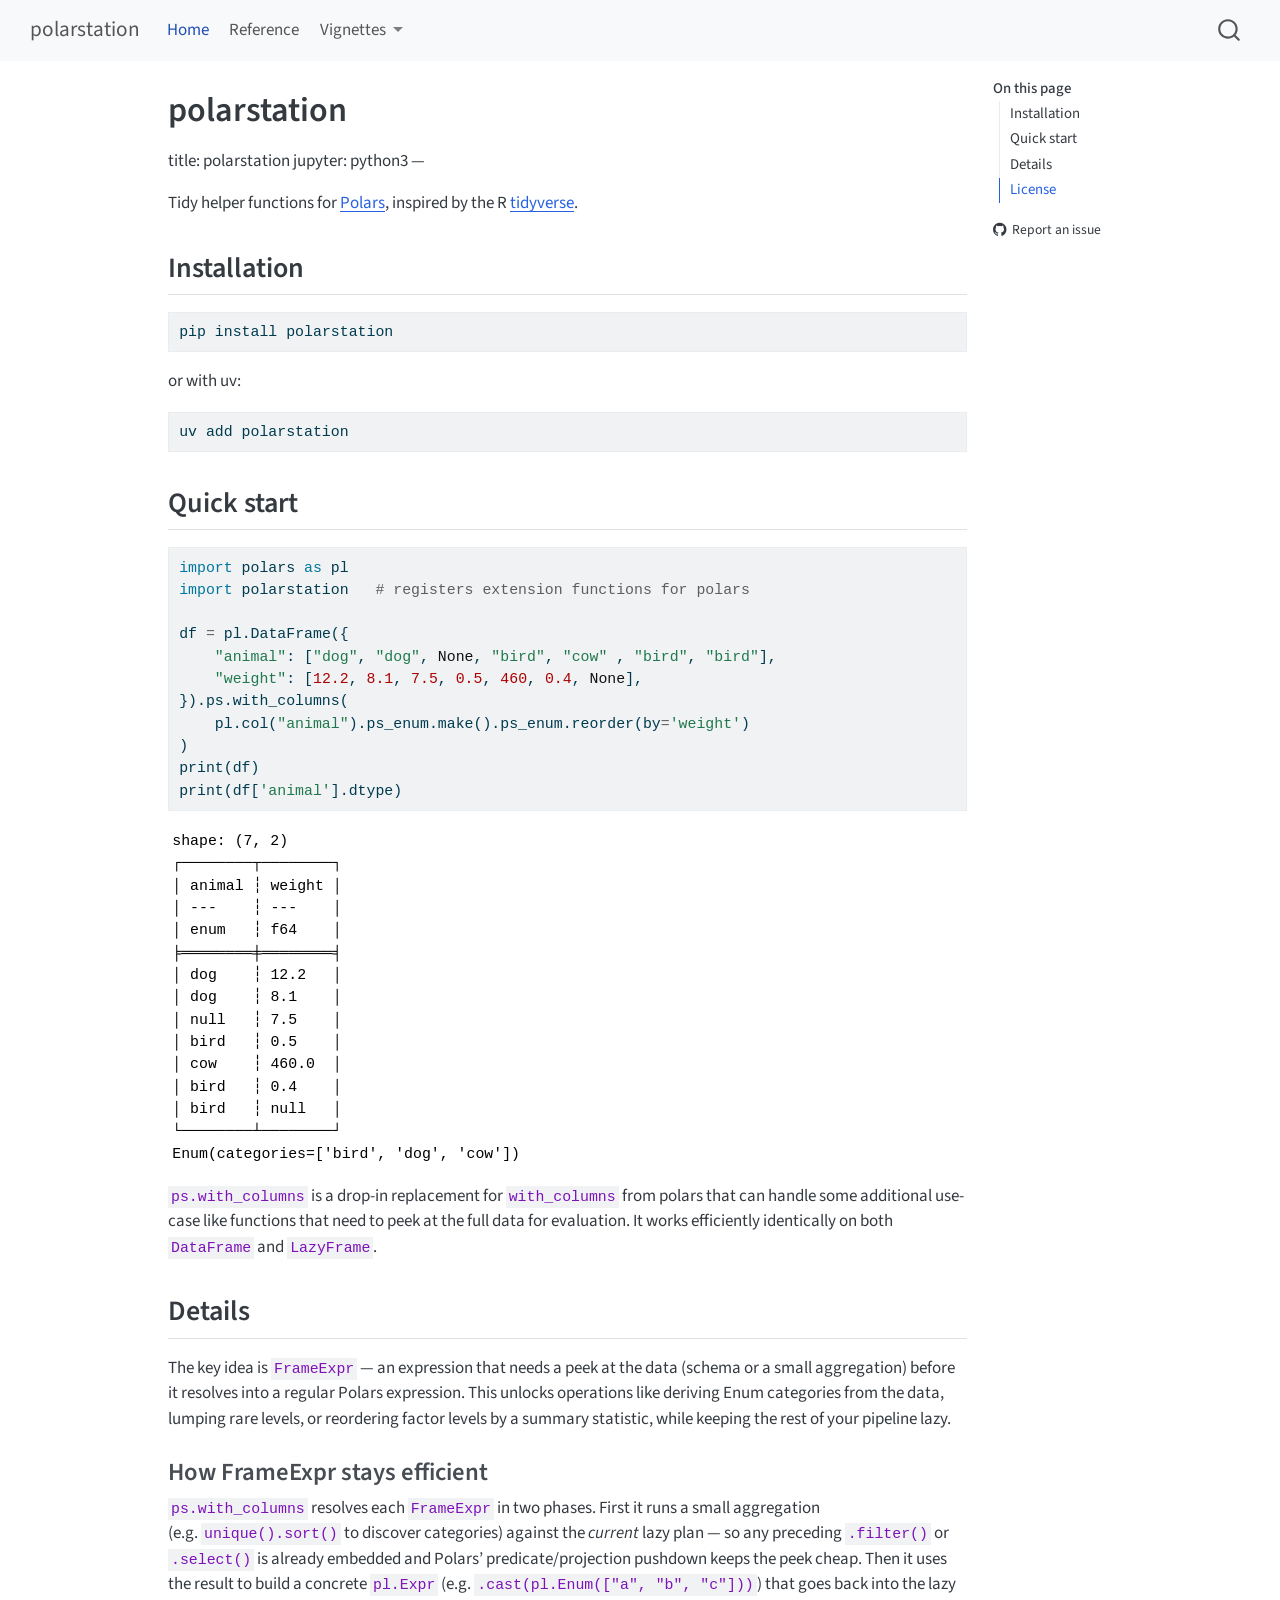
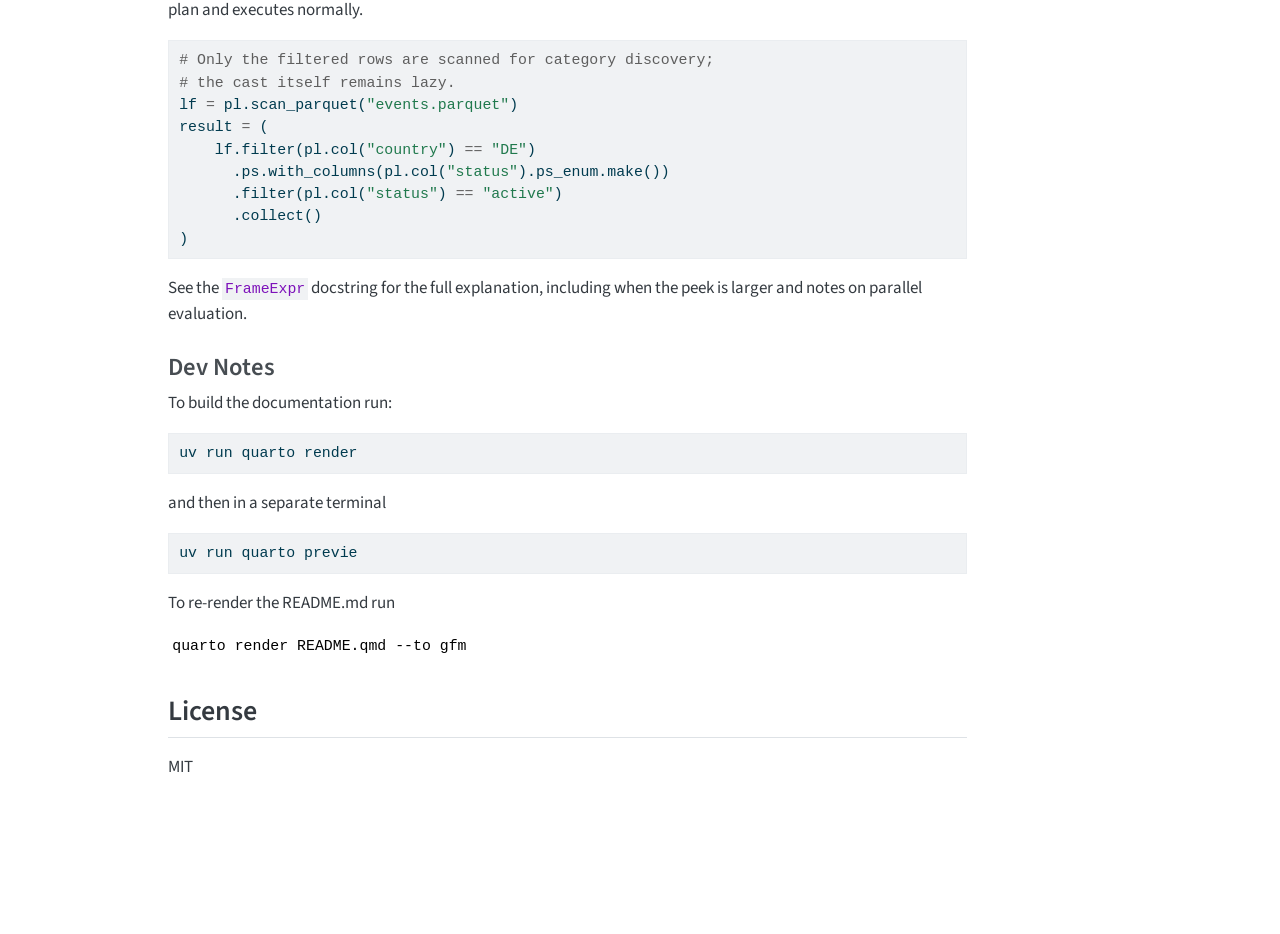
==== index.html @ 458f6bcb "Built site for gh-pages" ====
<!DOCTYPE html>
<html xmlns="http://www.w3.org/1999/xhtml" lang="en" xml:lang="en"><head>

<meta charset="utf-8">
<meta name="generator" content="quarto-1.8.27">

<meta name="viewport" content="width=device-width, initial-scale=1.0, user-scalable=yes">


<title>polarstation</title>
<style>
code{white-space: pre-wrap;}
span.smallcaps{font-variant: small-caps;}
div.columns{display: flex; gap: min(4vw, 1.5em);}
div.column{flex: auto; overflow-x: auto;}
div.hanging-indent{margin-left: 1.5em; text-indent: -1.5em;}
ul.task-list{list-style: none;}
ul.task-list li input[type="checkbox"] {
  width: 0.8em;
  margin: 0 0.8em 0.2em -1em; /* quarto-specific, see https://github.com/quarto-dev/quarto-cli/issues/4556 */ 
  vertical-align: middle;
}
/* CSS for syntax highlighting */
html { -webkit-text-size-adjust: 100%; }
pre > code.sourceCode { white-space: pre; position: relative; }
pre > code.sourceCode > span { display: inline-block; line-height: 1.25; }
pre > code.sourceCode > span:empty { height: 1.2em; }
.sourceCode { overflow: visible; }
code.sourceCode > span { color: inherit; text-decoration: inherit; }
div.sourceCode { margin: 1em 0; }
pre.sourceCode { margin: 0; }
@media screen {
div.sourceCode { overflow: auto; }
}
@media print {
pre > code.sourceCode { white-space: pre-wrap; }
pre > code.sourceCode > span { text-indent: -5em; padding-left: 5em; }
}
pre.numberSource code
  { counter-reset: source-line 0; }
pre.numberSource code > span
  { position: relative; left: -4em; counter-increment: source-line; }
pre.numberSource code > span > a:first-child::before
  { content: counter(source-line);
    position: relative; left: -1em; text-align: right; vertical-align: baseline;
    border: none; display: inline-block;
    -webkit-touch-callout: none; -webkit-user-select: none;
    -khtml-user-select: none; -moz-user-select: none;
    -ms-user-select: none; user-select: none;
    padding: 0 4px; width: 4em;
  }
pre.numberSource { margin-left: 3em;  padding-left: 4px; }
div.sourceCode
  {   }
@media screen {
pre > code.sourceCode > span > a:first-child::before { text-decoration: underline; }
}
</style>


<script src="site_libs/quarto-nav/quarto-nav.js"></script>
<script src="site_libs/quarto-nav/headroom.min.js"></script>
<script src="site_libs/clipboard/clipboard.min.js"></script>
<script src="site_libs/quarto-search/autocomplete.umd.js"></script>
<script src="site_libs/quarto-search/fuse.min.js"></script>
<script src="site_libs/quarto-search/quarto-search.js"></script>
<meta name="quarto:offset" content="./">
<script src="site_libs/quarto-html/quarto.js" type="module"></script>
<script src="site_libs/quarto-html/tabsets/tabsets.js" type="module"></script>
<script src="site_libs/quarto-html/axe/axe-check.js" type="module"></script>
<script src="site_libs/quarto-html/popper.min.js"></script>
<script src="site_libs/quarto-html/tippy.umd.min.js"></script>
<script src="site_libs/quarto-html/anchor.min.js"></script>
<link href="site_libs/quarto-html/tippy.css" rel="stylesheet">
<link href="site_libs/quarto-html/quarto-syntax-highlighting-ed96de9b727972fe78a7b5d16c58bf87.css" rel="stylesheet" id="quarto-text-highlighting-styles">
<script src="site_libs/bootstrap/bootstrap.min.js"></script>
<link href="site_libs/bootstrap/bootstrap-icons.css" rel="stylesheet">
<link href="site_libs/bootstrap/bootstrap-5b4ad623e5705c0698d39aec6f10cf02.min.css" rel="stylesheet" append-hash="true" id="quarto-bootstrap" data-mode="light">
<script id="quarto-search-options" type="application/json">{
  "location": "navbar",
  "copy-button": false,
  "collapse-after": 3,
  "panel-placement": "end",
  "type": "overlay",
  "limit": 50,
  "keyboard-shortcut": [
    "f",
    "/",
    "s"
  ],
  "show-item-context": false,
  "language": {
    "search-no-results-text": "No results",
    "search-matching-documents-text": "matching documents",
    "search-copy-link-title": "Copy link to search",
    "search-hide-matches-text": "Hide additional matches",
    "search-more-match-text": "more match in this document",
    "search-more-matches-text": "more matches in this document",
    "search-clear-button-title": "Clear",
    "search-text-placeholder": "",
    "search-detached-cancel-button-title": "Cancel",
    "search-submit-button-title": "Submit",
    "search-label": "Search"
  }
}</script>


<link rel="stylesheet" href="styles.css">
</head>

<body class="nav-fixed quarto-light">

<div id="quarto-search-results"></div>
  <header id="quarto-header" class="headroom fixed-top">
    <nav class="navbar navbar-expand-lg " data-bs-theme="dark">
      <div class="navbar-container container-fluid">
      <div class="navbar-brand-container mx-auto">
    <a class="navbar-brand" href="./index.html">
    <span class="navbar-title">polarstation</span>
    </a>
  </div>
            <div id="quarto-search" class="" title="Search"></div>
          <button class="navbar-toggler" type="button" data-bs-toggle="collapse" data-bs-target="#navbarCollapse" aria-controls="navbarCollapse" role="menu" aria-expanded="false" aria-label="Toggle navigation" onclick="if (window.quartoToggleHeadroom) { window.quartoToggleHeadroom(); }">
  <span class="navbar-toggler-icon"></span>
</button>
          <div class="collapse navbar-collapse" id="navbarCollapse">
            <ul class="navbar-nav navbar-nav-scroll me-auto">
  <li class="nav-item">
    <a class="nav-link active" href="./index.html" aria-current="page"> 
<span class="menu-text">Home</span></a>
  </li>  
  <li class="nav-item">
    <a class="nav-link" href="./reference/index.html"> 
<span class="menu-text">Reference</span></a>
  </li>  
  <li class="nav-item dropdown ">
    <a class="nav-link dropdown-toggle" href="#" id="nav-menu-vignettes" role="link" data-bs-toggle="dropdown" aria-expanded="false">
 <span class="menu-text">Vignettes</span>
    </a>
    <ul class="dropdown-menu" aria-labelledby="nav-menu-vignettes">    
        <li>
    <a class="dropdown-item" href="./notebooks/walkthrough.html">
 <span class="dropdown-text">Walkthrough of the package</span></a>
  </li>  
        <li>
    <a class="dropdown-item" href="./notebooks/chop_labels.html">
 <span class="dropdown-text">Details on chopping functions</span></a>
  </li>  
    </ul>
  </li>
</ul>
          </div> <!-- /navcollapse -->
            <div class="quarto-navbar-tools">
</div>
      </div> <!-- /container-fluid -->
    </nav>
</header>
<!-- content -->
<div id="quarto-content" class="quarto-container page-columns page-rows-contents page-layout-article page-navbar">
<!-- sidebar -->
<!-- margin-sidebar -->
    <div id="quarto-margin-sidebar" class="sidebar margin-sidebar">
        <nav id="TOC" role="doc-toc" class="toc-active">
    <h2 id="toc-title">On this page</h2>
   
  <ul>
  <li><a href="#installation" id="toc-installation" class="nav-link active" data-scroll-target="#installation">Installation</a></li>
  <li><a href="#quick-start" id="toc-quick-start" class="nav-link" data-scroll-target="#quick-start">Quick start</a></li>
  <li><a href="#details" id="toc-details" class="nav-link" data-scroll-target="#details">Details</a>
  <ul class="collapse">
  <li><a href="#how-frameexpr-stays-efficient" id="toc-how-frameexpr-stays-efficient" class="nav-link" data-scroll-target="#how-frameexpr-stays-efficient">How FrameExpr stays efficient</a></li>
  <li><a href="#dev-notes" id="toc-dev-notes" class="nav-link" data-scroll-target="#dev-notes">Dev Notes</a></li>
  </ul></li>
  <li><a href="#license" id="toc-license" class="nav-link" data-scroll-target="#license">License</a></li>
  </ul>
<div class="toc-actions"><ul><li><a href="https://github.com/const-ae/polarstation/issues/new" class="toc-action"><i class="bi bi-github"></i>Report an issue</a></li></ul></div></nav>
    </div>
<!-- main -->
<main class="content" id="quarto-document-content">

<header id="title-block-header" class="quarto-title-block default">
<div class="quarto-title">
<h1 class="title">polarstation</h1>
</div>



<div class="quarto-title-meta">

    
  
    
  </div>
  


</header>


<p>title: polarstation jupyter: python3 —</p>
<!-- DO NOT EDIT README.md — it is generated from README.qmd.
     To update: quarto render README.qmd --to gfm -->
<p>Tidy helper functions for <a href="https://pola.rs">Polars</a>, inspired by the R <a href="https://tidyverse.org/">tidyverse</a>.</p>
<section id="installation" class="level2">
<h2 class="anchored" data-anchor-id="installation">Installation</h2>
<div class="code-copy-outer-scaffold"><div class="sourceCode" id="cb1"><pre class="sourceCode bash code-with-copy"><code class="sourceCode bash"><span id="cb1-1"><a href="#cb1-1" aria-hidden="true" tabindex="-1"></a><span class="ex">pip</span> install polarstation</span></code></pre></div><button title="Copy to Clipboard" class="code-copy-button"><i class="bi"></i></button></div>
<p>or with uv:</p>
<div class="code-copy-outer-scaffold"><div class="sourceCode" id="cb2"><pre class="sourceCode bash code-with-copy"><code class="sourceCode bash"><span id="cb2-1"><a href="#cb2-1" aria-hidden="true" tabindex="-1"></a><span class="ex">uv</span> add polarstation</span></code></pre></div><button title="Copy to Clipboard" class="code-copy-button"><i class="bi"></i></button></div>
</section>
<section id="quick-start" class="level2">
<h2 class="anchored" data-anchor-id="quick-start">Quick start</h2>
<div id="f49a1324" class="cell" data-execution_count="2">
<div class="code-copy-outer-scaffold"><div class="sourceCode cell-code" id="cb3"><pre class="sourceCode python code-with-copy"><code class="sourceCode python"><span id="cb3-1"><a href="#cb3-1" aria-hidden="true" tabindex="-1"></a><span class="im">import</span> polars <span class="im">as</span> pl</span>
<span id="cb3-2"><a href="#cb3-2" aria-hidden="true" tabindex="-1"></a><span class="im">import</span> polarstation   <span class="co"># registers extension functions for polars</span></span>
<span id="cb3-3"><a href="#cb3-3" aria-hidden="true" tabindex="-1"></a></span>
<span id="cb3-4"><a href="#cb3-4" aria-hidden="true" tabindex="-1"></a>df <span class="op">=</span> pl.DataFrame({</span>
<span id="cb3-5"><a href="#cb3-5" aria-hidden="true" tabindex="-1"></a>    <span class="st">"animal"</span>: [<span class="st">"dog"</span>, <span class="st">"dog"</span>, <span class="va">None</span>, <span class="st">"bird"</span>, <span class="st">"cow"</span> , <span class="st">"bird"</span>, <span class="st">"bird"</span>],</span>
<span id="cb3-6"><a href="#cb3-6" aria-hidden="true" tabindex="-1"></a>    <span class="st">"weight"</span>: [<span class="fl">12.2</span>, <span class="fl">8.1</span>, <span class="fl">7.5</span>, <span class="fl">0.5</span>, <span class="dv">460</span>, <span class="fl">0.4</span>, <span class="va">None</span>],</span>
<span id="cb3-7"><a href="#cb3-7" aria-hidden="true" tabindex="-1"></a>}).ps.with_columns(</span>
<span id="cb3-8"><a href="#cb3-8" aria-hidden="true" tabindex="-1"></a>    pl.col(<span class="st">"animal"</span>).ps_enum.make().ps_enum.reorder(by<span class="op">=</span><span class="st">'weight'</span>)</span>
<span id="cb3-9"><a href="#cb3-9" aria-hidden="true" tabindex="-1"></a>)</span>
<span id="cb3-10"><a href="#cb3-10" aria-hidden="true" tabindex="-1"></a><span class="bu">print</span>(df)</span>
<span id="cb3-11"><a href="#cb3-11" aria-hidden="true" tabindex="-1"></a><span class="bu">print</span>(df[<span class="st">'animal'</span>].dtype)</span></code></pre></div><button title="Copy to Clipboard" class="code-copy-button"><i class="bi"></i></button></div>
<div class="cell-output cell-output-stdout">
<pre><code>shape: (7, 2)
┌────────┬────────┐
│ animal ┆ weight │
│ ---    ┆ ---    │
│ enum   ┆ f64    │
╞════════╪════════╡
│ dog    ┆ 12.2   │
│ dog    ┆ 8.1    │
│ null   ┆ 7.5    │
│ bird   ┆ 0.5    │
│ cow    ┆ 460.0  │
│ bird   ┆ 0.4    │
│ bird   ┆ null   │
└────────┴────────┘
Enum(categories=['bird', 'dog', 'cow'])</code></pre>
</div>
</div>
<p><code>ps.with_columns</code> is a drop-in replacement for <code>with_columns</code> from polars that can handle some additional use-case like functions that need to peek at the full data for evaluation. It works efficiently identically on both <code>DataFrame</code> and <code>LazyFrame</code>.</p>
</section>
<section id="details" class="level2">
<h2 class="anchored" data-anchor-id="details">Details</h2>
<p>The key idea is <code>FrameExpr</code> — an expression that needs a peek at the data (schema or a small aggregation) before it resolves into a regular Polars expression. This unlocks operations like deriving Enum categories from the data, lumping rare levels, or reordering factor levels by a summary statistic, while keeping the rest of your pipeline lazy.</p>
<section id="how-frameexpr-stays-efficient" class="level3">
<h3 class="anchored" data-anchor-id="how-frameexpr-stays-efficient">How FrameExpr stays efficient</h3>
<p><code>ps.with_columns</code> resolves each <code>FrameExpr</code> in two phases. First it runs a small aggregation (e.g.&nbsp;<code>unique().sort()</code> to discover categories) against the <em>current</em> lazy plan — so any preceding <code>.filter()</code> or <code>.select()</code> is already embedded and Polars’ predicate/projection pushdown keeps the peek cheap. Then it uses the result to build a concrete <code>pl.Expr</code> (e.g.&nbsp;<code>.cast(pl.Enum(["a", "b", "c"]))</code>) that goes back into the lazy plan and executes normally.</p>
<div class="code-copy-outer-scaffold"><div class="sourceCode" id="cb5"><pre class="sourceCode python code-with-copy"><code class="sourceCode python"><span id="cb5-1"><a href="#cb5-1" aria-hidden="true" tabindex="-1"></a><span class="co"># Only the filtered rows are scanned for category discovery;</span></span>
<span id="cb5-2"><a href="#cb5-2" aria-hidden="true" tabindex="-1"></a><span class="co"># the cast itself remains lazy.</span></span>
<span id="cb5-3"><a href="#cb5-3" aria-hidden="true" tabindex="-1"></a>lf <span class="op">=</span> pl.scan_parquet(<span class="st">"events.parquet"</span>)</span>
<span id="cb5-4"><a href="#cb5-4" aria-hidden="true" tabindex="-1"></a>result <span class="op">=</span> (</span>
<span id="cb5-5"><a href="#cb5-5" aria-hidden="true" tabindex="-1"></a>    lf.<span class="bu">filter</span>(pl.col(<span class="st">"country"</span>) <span class="op">==</span> <span class="st">"DE"</span>)</span>
<span id="cb5-6"><a href="#cb5-6" aria-hidden="true" tabindex="-1"></a>      .ps.with_columns(pl.col(<span class="st">"status"</span>).ps_enum.make())</span>
<span id="cb5-7"><a href="#cb5-7" aria-hidden="true" tabindex="-1"></a>      .<span class="bu">filter</span>(pl.col(<span class="st">"status"</span>) <span class="op">==</span> <span class="st">"active"</span>)</span>
<span id="cb5-8"><a href="#cb5-8" aria-hidden="true" tabindex="-1"></a>      .collect()</span>
<span id="cb5-9"><a href="#cb5-9" aria-hidden="true" tabindex="-1"></a>)</span></code></pre></div><button title="Copy to Clipboard" class="code-copy-button"><i class="bi"></i></button></div>
<p>See the <code>FrameExpr</code> docstring for the full explanation, including when the peek is larger and notes on parallel evaluation.</p>
</section>
<section id="dev-notes" class="level3">
<h3 class="anchored" data-anchor-id="dev-notes">Dev Notes</h3>
<p>To build the documentation run:</p>
<div class="code-copy-outer-scaffold"><div class="sourceCode" id="cb6"><pre class="sourceCode bash code-with-copy"><code class="sourceCode bash"><span id="cb6-1"><a href="#cb6-1" aria-hidden="true" tabindex="-1"></a><span class="ex">uv</span> run quarto render</span></code></pre></div><button title="Copy to Clipboard" class="code-copy-button"><i class="bi"></i></button></div>
<p>and then in a separate terminal</p>
<div class="code-copy-outer-scaffold"><div class="sourceCode" id="cb7"><pre class="sourceCode bash code-with-copy"><code class="sourceCode bash"><span id="cb7-1"><a href="#cb7-1" aria-hidden="true" tabindex="-1"></a><span class="ex">uv</span> run quarto previe</span></code></pre></div><button title="Copy to Clipboard" class="code-copy-button"><i class="bi"></i></button></div>
<p>To re-render the README.md run</p>
<pre><code>quarto render README.qmd --to gfm</code></pre>
</section>
</section>
<section id="license" class="level2">
<h2 class="anchored" data-anchor-id="license">License</h2>
<p>MIT</p>


</section>

</main> <!-- /main -->
<script id="quarto-html-after-body" type="application/javascript">
  window.document.addEventListener("DOMContentLoaded", function (event) {
    const icon = "";
    const anchorJS = new window.AnchorJS();
    anchorJS.options = {
      placement: 'right',
      icon: icon
    };
    anchorJS.add('.anchored');
    const isCodeAnnotation = (el) => {
      for (const clz of el.classList) {
        if (clz.startsWith('code-annotation-')) {                     
          return true;
        }
      }
      return false;
    }
    const onCopySuccess = function(e) {
      // button target
      const button = e.trigger;
      // don't keep focus
      button.blur();
      // flash "checked"
      button.classList.add('code-copy-button-checked');
      var currentTitle = button.getAttribute("title");
      button.setAttribute("title", "Copied!");
      let tooltip;
      if (window.bootstrap) {
        button.setAttribute("data-bs-toggle", "tooltip");
        button.setAttribute("data-bs-placement", "left");
        button.setAttribute("data-bs-title", "Copied!");
        tooltip = new bootstrap.Tooltip(button, 
          { trigger: "manual", 
            customClass: "code-copy-button-tooltip",
            offset: [0, -8]});
        tooltip.show();    
      }
      setTimeout(function() {
        if (tooltip) {
          tooltip.hide();
          button.removeAttribute("data-bs-title");
          button.removeAttribute("data-bs-toggle");
          button.removeAttribute("data-bs-placement");
        }
        button.setAttribute("title", currentTitle);
        button.classList.remove('code-copy-button-checked');
      }, 1000);
      // clear code selection
      e.clearSelection();
    }
    const getTextToCopy = function(trigger) {
      const outerScaffold = trigger.parentElement.cloneNode(true);
      const codeEl = outerScaffold.querySelector('code');
      for (const childEl of codeEl.children) {
        if (isCodeAnnotation(childEl)) {
          childEl.remove();
        }
      }
      return codeEl.innerText;
    }
    const clipboard = new window.ClipboardJS('.code-copy-button:not([data-in-quarto-modal])', {
      text: getTextToCopy
    });
    clipboard.on('success', onCopySuccess);
    if (window.document.getElementById('quarto-embedded-source-code-modal')) {
      const clipboardModal = new window.ClipboardJS('.code-copy-button[data-in-quarto-modal]', {
        text: getTextToCopy,
        container: window.document.getElementById('quarto-embedded-source-code-modal')
      });
      clipboardModal.on('success', onCopySuccess);
    }
      var localhostRegex = new RegExp(/^(?:http|https):\/\/localhost\:?[0-9]*\//);
      var mailtoRegex = new RegExp(/^mailto:/);
        var filterRegex = new RegExp('/' + window.location.host + '/');
      var isInternal = (href) => {
          return filterRegex.test(href) || localhostRegex.test(href) || mailtoRegex.test(href);
      }
      // Inspect non-navigation links and adorn them if external
     var links = window.document.querySelectorAll('a[href]:not(.nav-link):not(.navbar-brand):not(.toc-action):not(.sidebar-link):not(.sidebar-item-toggle):not(.pagination-link):not(.no-external):not([aria-hidden]):not(.dropdown-item):not(.quarto-navigation-tool):not(.about-link)');
      for (var i=0; i<links.length; i++) {
        const link = links[i];
        if (!isInternal(link.href)) {
          // undo the damage that might have been done by quarto-nav.js in the case of
          // links that we want to consider external
          if (link.dataset.originalHref !== undefined) {
            link.href = link.dataset.originalHref;
          }
        }
      }
    function tippyHover(el, contentFn, onTriggerFn, onUntriggerFn) {
      const config = {
        allowHTML: true,
        maxWidth: 500,
        delay: 100,
        arrow: false,
        appendTo: function(el) {
            return el.parentElement;
        },
        interactive: true,
        interactiveBorder: 10,
        theme: 'quarto',
        placement: 'bottom-start',
      };
      if (contentFn) {
        config.content = contentFn;
      }
      if (onTriggerFn) {
        config.onTrigger = onTriggerFn;
      }
      if (onUntriggerFn) {
        config.onUntrigger = onUntriggerFn;
      }
      window.tippy(el, config); 
    }
    const noterefs = window.document.querySelectorAll('a[role="doc-noteref"]');
    for (var i=0; i<noterefs.length; i++) {
      const ref = noterefs[i];
      tippyHover(ref, function() {
        // use id or data attribute instead here
        let href = ref.getAttribute('data-footnote-href') || ref.getAttribute('href');
        try { href = new URL(href).hash; } catch {}
        const id = href.replace(/^#\/?/, "");
        const note = window.document.getElementById(id);
        if (note) {
          return note.innerHTML;
        } else {
          return "";
        }
      });
    }
    const xrefs = window.document.querySelectorAll('a.quarto-xref');
    const processXRef = (id, note) => {
      // Strip column container classes
      const stripColumnClz = (el) => {
        el.classList.remove("page-full", "page-columns");
        if (el.children) {
          for (const child of el.children) {
            stripColumnClz(child);
          }
        }
      }
      stripColumnClz(note)
      if (id === null || id.startsWith('sec-')) {
        // Special case sections, only their first couple elements
        const container = document.createElement("div");
        if (note.children && note.children.length > 2) {
          container.appendChild(note.children[0].cloneNode(true));
          for (let i = 1; i < note.children.length; i++) {
            const child = note.children[i];
            if (child.tagName === "P" && child.innerText === "") {
              continue;
            } else {
              container.appendChild(child.cloneNode(true));
              break;
            }
          }
          if (window.Quarto?.typesetMath) {
            window.Quarto.typesetMath(container);
          }
          return container.innerHTML
        } else {
          if (window.Quarto?.typesetMath) {
            window.Quarto.typesetMath(note);
          }
          return note.innerHTML;
        }
      } else {
        // Remove any anchor links if they are present
        const anchorLink = note.querySelector('a.anchorjs-link');
        if (anchorLink) {
          anchorLink.remove();
        }
        if (window.Quarto?.typesetMath) {
          window.Quarto.typesetMath(note);
        }
        if (note.classList.contains("callout")) {
          return note.outerHTML;
        } else {
          return note.innerHTML;
        }
      }
    }
    for (var i=0; i<xrefs.length; i++) {
      const xref = xrefs[i];
      tippyHover(xref, undefined, function(instance) {
        instance.disable();
        let url = xref.getAttribute('href');
        let hash = undefined; 
        if (url.startsWith('#')) {
          hash = url;
        } else {
          try { hash = new URL(url).hash; } catch {}
        }
        if (hash) {
          const id = hash.replace(/^#\/?/, "");
          const note = window.document.getElementById(id);
          if (note !== null) {
            try {
              const html = processXRef(id, note.cloneNode(true));
              instance.setContent(html);
            } finally {
              instance.enable();
              instance.show();
            }
          } else {
            // See if we can fetch this
            fetch(url.split('#')[0])
            .then(res => res.text())
            .then(html => {
              const parser = new DOMParser();
              const htmlDoc = parser.parseFromString(html, "text/html");
              const note = htmlDoc.getElementById(id);
              if (note !== null) {
                const html = processXRef(id, note);
                instance.setContent(html);
              } 
            }).finally(() => {
              instance.enable();
              instance.show();
            });
          }
        } else {
          // See if we can fetch a full url (with no hash to target)
          // This is a special case and we should probably do some content thinning / targeting
          fetch(url)
          .then(res => res.text())
          .then(html => {
            const parser = new DOMParser();
            const htmlDoc = parser.parseFromString(html, "text/html");
            const note = htmlDoc.querySelector('main.content');
            if (note !== null) {
              // This should only happen for chapter cross references
              // (since there is no id in the URL)
              // remove the first header
              if (note.children.length > 0 && note.children[0].tagName === "HEADER") {
                note.children[0].remove();
              }
              const html = processXRef(null, note);
              instance.setContent(html);
            } 
          }).finally(() => {
            instance.enable();
            instance.show();
          });
        }
      }, function(instance) {
      });
    }
        let selectedAnnoteEl;
        const selectorForAnnotation = ( cell, annotation) => {
          let cellAttr = 'data-code-cell="' + cell + '"';
          let lineAttr = 'data-code-annotation="' +  annotation + '"';
          const selector = 'span[' + cellAttr + '][' + lineAttr + ']';
          return selector;
        }
        const selectCodeLines = (annoteEl) => {
          const doc = window.document;
          const targetCell = annoteEl.getAttribute("data-target-cell");
          const targetAnnotation = annoteEl.getAttribute("data-target-annotation");
          const annoteSpan = window.document.querySelector(selectorForAnnotation(targetCell, targetAnnotation));
          const lines = annoteSpan.getAttribute("data-code-lines").split(",");
          const lineIds = lines.map((line) => {
            return targetCell + "-" + line;
          })
          let top = null;
          let height = null;
          let parent = null;
          if (lineIds.length > 0) {
              //compute the position of the single el (top and bottom and make a div)
              const el = window.document.getElementById(lineIds[0]);
              top = el.offsetTop;
              height = el.offsetHeight;
              parent = el.parentElement.parentElement;
            if (lineIds.length > 1) {
              const lastEl = window.document.getElementById(lineIds[lineIds.length - 1]);
              const bottom = lastEl.offsetTop + lastEl.offsetHeight;
              height = bottom - top;
            }
            if (top !== null && height !== null && parent !== null) {
              // cook up a div (if necessary) and position it 
              let div = window.document.getElementById("code-annotation-line-highlight");
              if (div === null) {
                div = window.document.createElement("div");
                div.setAttribute("id", "code-annotation-line-highlight");
                div.style.position = 'absolute';
                parent.appendChild(div);
              }
              div.style.top = top - 2 + "px";
              div.style.height = height + 4 + "px";
              div.style.left = 0;
              let gutterDiv = window.document.getElementById("code-annotation-line-highlight-gutter");
              if (gutterDiv === null) {
                gutterDiv = window.document.createElement("div");
                gutterDiv.setAttribute("id", "code-annotation-line-highlight-gutter");
                gutterDiv.style.position = 'absolute';
                const codeCell = window.document.getElementById(targetCell);
                const gutter = codeCell.querySelector('.code-annotation-gutter');
                gutter.appendChild(gutterDiv);
              }
              gutterDiv.style.top = top - 2 + "px";
              gutterDiv.style.height = height + 4 + "px";
            }
            selectedAnnoteEl = annoteEl;
          }
        };
        const unselectCodeLines = () => {
          const elementsIds = ["code-annotation-line-highlight", "code-annotation-line-highlight-gutter"];
          elementsIds.forEach((elId) => {
            const div = window.document.getElementById(elId);
            if (div) {
              div.remove();
            }
          });
          selectedAnnoteEl = undefined;
        };
          // Handle positioning of the toggle
      window.addEventListener(
        "resize",
        throttle(() => {
          elRect = undefined;
          if (selectedAnnoteEl) {
            selectCodeLines(selectedAnnoteEl);
          }
        }, 10)
      );
      function throttle(fn, ms) {
      let throttle = false;
      let timer;
        return (...args) => {
          if(!throttle) { // first call gets through
              fn.apply(this, args);
              throttle = true;
          } else { // all the others get throttled
              if(timer) clearTimeout(timer); // cancel #2
              timer = setTimeout(() => {
                fn.apply(this, args);
                timer = throttle = false;
              }, ms);
          }
        };
      }
        // Attach click handler to the DT
        const annoteDls = window.document.querySelectorAll('dt[data-target-cell]');
        for (const annoteDlNode of annoteDls) {
          annoteDlNode.addEventListener('click', (event) => {
            const clickedEl = event.target;
            if (clickedEl !== selectedAnnoteEl) {
              unselectCodeLines();
              const activeEl = window.document.querySelector('dt[data-target-cell].code-annotation-active');
              if (activeEl) {
                activeEl.classList.remove('code-annotation-active');
              }
              selectCodeLines(clickedEl);
              clickedEl.classList.add('code-annotation-active');
            } else {
              // Unselect the line
              unselectCodeLines();
              clickedEl.classList.remove('code-annotation-active');
            }
          });
        }
    const findCites = (el) => {
      const parentEl = el.parentElement;
      if (parentEl) {
        const cites = parentEl.dataset.cites;
        if (cites) {
          return {
            el,
            cites: cites.split(' ')
          };
        } else {
          return findCites(el.parentElement)
        }
      } else {
        return undefined;
      }
    };
    var bibliorefs = window.document.querySelectorAll('a[role="doc-biblioref"]');
    for (var i=0; i<bibliorefs.length; i++) {
      const ref = bibliorefs[i];
      const citeInfo = findCites(ref);
      if (citeInfo) {
        tippyHover(citeInfo.el, function() {
          var popup = window.document.createElement('div');
          citeInfo.cites.forEach(function(cite) {
            var citeDiv = window.document.createElement('div');
            citeDiv.classList.add('hanging-indent');
            citeDiv.classList.add('csl-entry');
            var biblioDiv = window.document.getElementById('ref-' + cite);
            if (biblioDiv) {
              citeDiv.innerHTML = biblioDiv.innerHTML;
            }
            popup.appendChild(citeDiv);
          });
          return popup.innerHTML;
        });
      }
    }
  });
  </script>
</div> <!-- /content -->




<footer class="footer"><div class="nav-footer"><div class="nav-footer-center"><div class="toc-actions d-sm-block d-md-none"><ul><li><a href="https://github.com/const-ae/polarstation/issues/new" class="toc-action"><i class="bi bi-github"></i>Report an issue</a></li></ul></div></div></div></footer></body></html>
---- site_libs/quarto-html/tippy.css ----
.tippy-box[data-animation=fade][data-state=hidden]{opacity:0}[data-tippy-root]{max-width:calc(100vw - 10px)}.tippy-box{position:relative;background-color:#333;color:#fff;border-radius:4px;font-size:14px;line-height:1.4;white-space:normal;outline:0;transition-property:transform,visibility,opacity}.tippy-box[data-placement^=top]>.tippy-arrow{bottom:0}.tippy-box[data-placement^=top]>.tippy-arrow:before{bottom:-7px;left:0;border-width:8px 8px 0;border-top-color:initial;transform-origin:center top}.tippy-box[data-placement^=bottom]>.tippy-arrow{top:0}.tippy-box[data-placement^=bottom]>.tippy-arrow:before{top:-7px;left:0;border-width:0 8px 8px;border-bottom-color:initial;transform-origin:center bottom}.tippy-box[data-placement^=left]>.tippy-arrow{right:0}.tippy-box[data-placement^=left]>.tippy-arrow:before{border-width:8px 0 8px 8px;border-left-color:initial;right:-7px;transform-origin:center left}.tippy-box[data-placement^=right]>.tippy-arrow{left:0}.tippy-box[data-placement^=right]>.tippy-arrow:before{left:-7px;border-width:8px 8px 8px 0;border-right-color:initial;transform-origin:center right}.tippy-box[data-inertia][data-state=visible]{transition-timing-function:cubic-bezier(.54,1.5,.38,1.11)}.tippy-arrow{width:16px;height:16px;color:#333}.tippy-arrow:before{content:"";position:absolute;border-color:transparent;border-style:solid}.tippy-content{position:relative;padding:5px 9px;z-index:1}
---- site_libs/quarto-html/quarto-syntax-highlighting-ed96de9b727972fe78a7b5d16c58bf87.css ----
/* quarto syntax highlight colors */
:root {
  --quarto-hl-ot-color: #003B4F;
  --quarto-hl-at-color: #657422;
  --quarto-hl-ss-color: #20794D;
  --quarto-hl-an-color: #5E5E5E;
  --quarto-hl-fu-color: #4758AB;
  --quarto-hl-st-color: #20794D;
  --quarto-hl-cf-color: #003B4F;
  --quarto-hl-op-color: #5E5E5E;
  --quarto-hl-er-color: #AD0000;
  --quarto-hl-bn-color: #AD0000;
  --quarto-hl-al-color: #AD0000;
  --quarto-hl-va-color: #111111;
  --quarto-hl-bu-color: inherit;
  --quarto-hl-ex-color: inherit;
  --quarto-hl-pp-color: #AD0000;
  --quarto-hl-in-color: #5E5E5E;
  --quarto-hl-vs-color: #20794D;
  --quarto-hl-wa-color: #5E5E5E;
  --quarto-hl-do-color: #5E5E5E;
  --quarto-hl-im-color: #00769E;
  --quarto-hl-ch-color: #20794D;
  --quarto-hl-dt-color: #AD0000;
  --quarto-hl-fl-color: #AD0000;
  --quarto-hl-co-color: #5E5E5E;
  --quarto-hl-cv-color: #5E5E5E;
  --quarto-hl-cn-color: #8f5902;
  --quarto-hl-sc-color: #5E5E5E;
  --quarto-hl-dv-color: #AD0000;
  --quarto-hl-kw-color: #003B4F;
}

/* other quarto variables */
:root {
  --quarto-font-monospace: SFMono-Regular, Menlo, Monaco, Consolas, "Liberation Mono", "Courier New", monospace;
}

/* syntax highlight based on Pandoc's rules */
pre > code.sourceCode > span {
  color: #003B4F;
}

code.sourceCode > span {
  color: #003B4F;
}

div.sourceCode,
div.sourceCode pre.sourceCode {
  color: #003B4F;
}

/* Normal */
code span {
  color: #003B4F;
}

/* Alert */
code span.al {
  color: #AD0000;
  font-style: inherit;
}

/* Annotation */
code span.an {
  color: #5E5E5E;
  font-style: inherit;
}

/* Attribute */
code span.at {
  color: #657422;
  font-style: inherit;
}

/* BaseN */
code span.bn {
  color: #AD0000;
  font-style: inherit;
}

/* BuiltIn */
code span.bu {
  font-style: inherit;
}

/* ControlFlow */
code span.cf {
  color: #003B4F;
  font-weight: bold;
  font-style: inherit;
}

/* Char */
code span.ch {
  color: #20794D;
  font-style: inherit;
}

/* Constant */
code span.cn {
  color: #8f5902;
  font-style: inherit;
}

/* Comment */
code span.co {
  color: #5E5E5E;
  font-style: inherit;
}

/* CommentVar */
code span.cv {
  color: #5E5E5E;
  font-style: italic;
}

/* Documentation */
code span.do {
  color: #5E5E5E;
  font-style: italic;
}

/* DataType */
code span.dt {
  color: #AD0000;
  font-style: inherit;
}

/* DecVal */
code span.dv {
  color: #AD0000;
  font-style: inherit;
}

/* Error */
code span.er {
  color: #AD0000;
  font-style: inherit;
}

/* Extension */
code span.ex {
  font-style: inherit;
}

/* Float */
code span.fl {
  color: #AD0000;
  font-style: inherit;
}

/* Function */
code span.fu {
  color: #4758AB;
  font-style: inherit;
}

/* Import */
code span.im {
  color: #00769E;
  font-style: inherit;
}

/* Information */
code span.in {
  color: #5E5E5E;
  font-style: inherit;
}

/* Keyword */
code span.kw {
  color: #003B4F;
  font-weight: bold;
  font-style: inherit;
}

/* Operator */
code span.op {
  color: #5E5E5E;
  font-style: inherit;
}

/* Other */
code span.ot {
  color: #003B4F;
  font-style: inherit;
}

/* Preprocessor */
code span.pp {
  color: #AD0000;
  font-style: inherit;
}

/* SpecialChar */
code span.sc {
  color: #5E5E5E;
  font-style: inherit;
}

/* SpecialString */
code span.ss {
  color: #20794D;
  font-style: inherit;
}

/* String */
code span.st {
  color: #20794D;
  font-style: inherit;
}

/* Variable */
code span.va {
  color: #111111;
  font-style: inherit;
}

/* VerbatimString */
code span.vs {
  color: #20794D;
  font-style: inherit;
}

/* Warning */
code span.wa {
  color: #5E5E5E;
  font-style: italic;
}

.prevent-inlining {
  content: "</";
}

/*# sourceMappingURL=0920dd6d7437995b8cdf7429764427b1.css.map */
---- styles.css ----
.doc-details h3 {
  margin-top: 3rem;
}
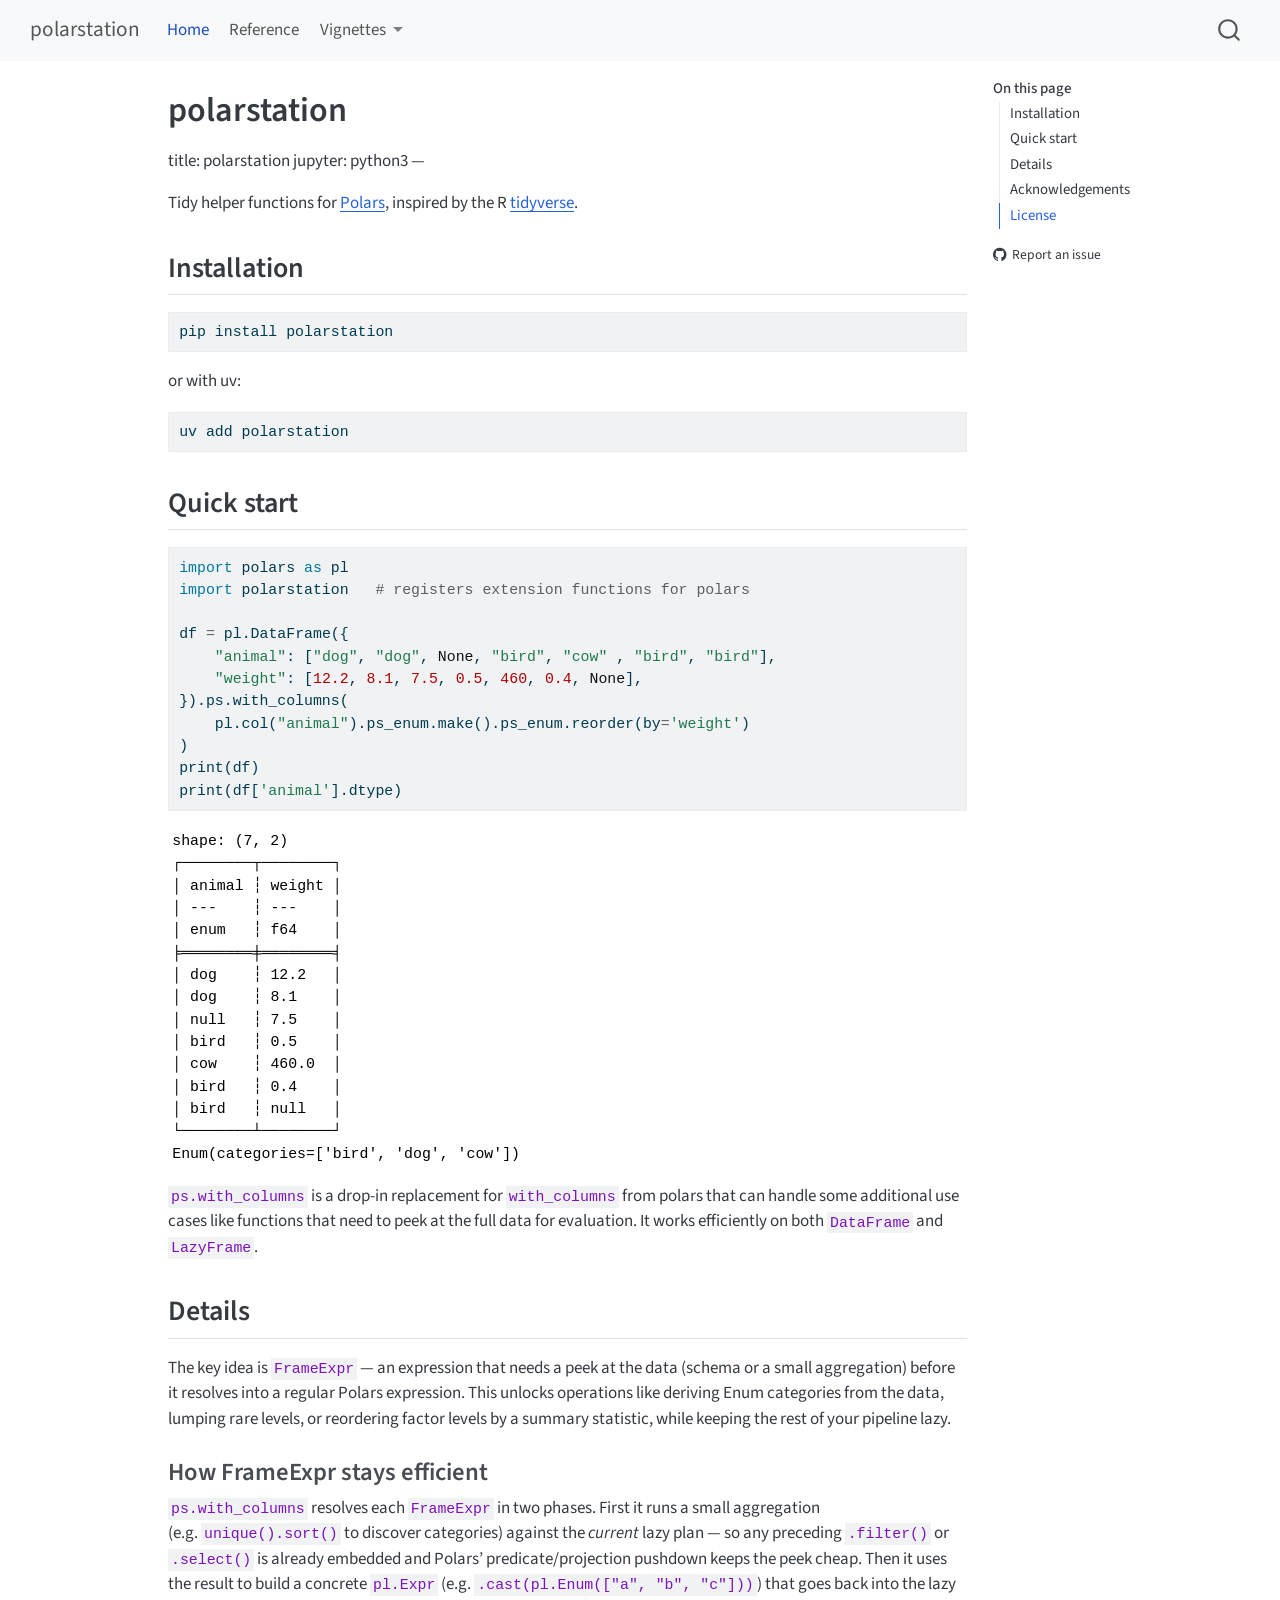
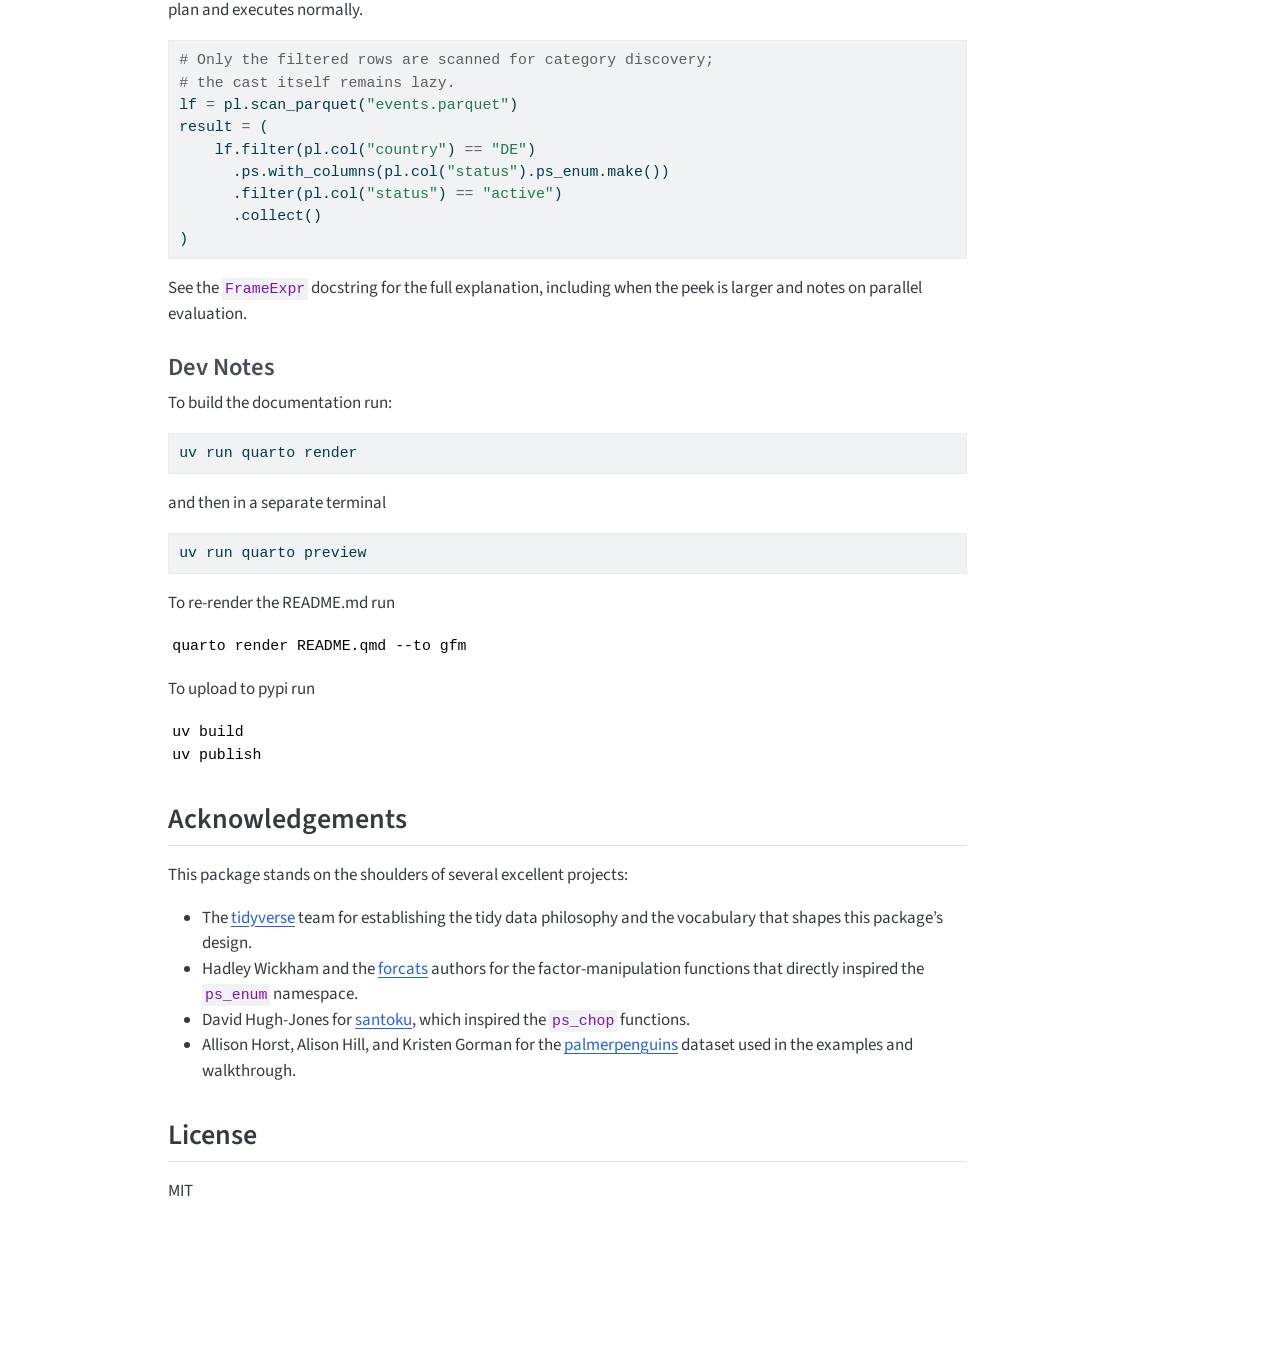
==== commit e4fb5ce5: "Built site for gh-pages" ====
--- a/index.html
+++ b/index.html
@@ -171,6 +171,7 @@
   <li><a href="#how-frameexpr-stays-efficient" id="toc-how-frameexpr-stays-efficient" class="nav-link" data-scroll-target="#how-frameexpr-stays-efficient">How FrameExpr stays efficient</a></li>
   <li><a href="#dev-notes" id="toc-dev-notes" class="nav-link" data-scroll-target="#dev-notes">Dev Notes</a></li>
   </ul></li>
+  <li><a href="#acknowledgements" id="toc-acknowledgements" class="nav-link" data-scroll-target="#acknowledgements">Acknowledgements</a></li>
   <li><a href="#license" id="toc-license" class="nav-link" data-scroll-target="#license">License</a></li>
   </ul>
 <div class="toc-actions"><ul><li><a href="https://github.com/const-ae/polarstation/issues/new" class="toc-action"><i class="bi bi-github"></i>Report an issue</a></li></ul></div></nav>
@@ -209,7 +210,7 @@
 </section>
 <section id="quick-start" class="level2">
 <h2 class="anchored" data-anchor-id="quick-start">Quick start</h2>
-<div id="f49a1324" class="cell" data-execution_count="2">
+<div id="dad788a5" class="cell" data-execution_count="2">
 <div class="code-copy-outer-scaffold"><div class="sourceCode cell-code" id="cb3"><pre class="sourceCode python code-with-copy"><code class="sourceCode python"><span id="cb3-1"><a href="#cb3-1" aria-hidden="true" tabindex="-1"></a><span class="im">import</span> polars <span class="im">as</span> pl</span>
 <span id="cb3-2"><a href="#cb3-2" aria-hidden="true" tabindex="-1"></a><span class="im">import</span> polarstation   <span class="co"># registers extension functions for polars</span></span>
 <span id="cb3-3"><a href="#cb3-3" aria-hidden="true" tabindex="-1"></a></span>
@@ -239,7 +240,7 @@
 Enum(categories=['bird', 'dog', 'cow'])</code></pre>
 </div>
 </div>
-<p><code>ps.with_columns</code> is a drop-in replacement for <code>with_columns</code> from polars that can handle some additional use-case like functions that need to peek at the full data for evaluation. It works efficiently identically on both <code>DataFrame</code> and <code>LazyFrame</code>.</p>
+<p><code>ps.with_columns</code> is a drop-in replacement for <code>with_columns</code> from polars that can handle some additional use cases like functions that need to peek at the full data for evaluation. It works efficiently on both <code>DataFrame</code> and <code>LazyFrame</code>.</p>
 </section>
 <section id="details" class="level2">
 <h2 class="anchored" data-anchor-id="details">Details</h2>
@@ -263,10 +264,23 @@
 <p>To build the documentation run:</p>
 <div class="code-copy-outer-scaffold"><div class="sourceCode" id="cb6"><pre class="sourceCode bash code-with-copy"><code class="sourceCode bash"><span id="cb6-1"><a href="#cb6-1" aria-hidden="true" tabindex="-1"></a><span class="ex">uv</span> run quarto render</span></code></pre></div><button title="Copy to Clipboard" class="code-copy-button"><i class="bi"></i></button></div>
 <p>and then in a separate terminal</p>
-<div class="code-copy-outer-scaffold"><div class="sourceCode" id="cb7"><pre class="sourceCode bash code-with-copy"><code class="sourceCode bash"><span id="cb7-1"><a href="#cb7-1" aria-hidden="true" tabindex="-1"></a><span class="ex">uv</span> run quarto previe</span></code></pre></div><button title="Copy to Clipboard" class="code-copy-button"><i class="bi"></i></button></div>
+<div class="code-copy-outer-scaffold"><div class="sourceCode" id="cb7"><pre class="sourceCode bash code-with-copy"><code class="sourceCode bash"><span id="cb7-1"><a href="#cb7-1" aria-hidden="true" tabindex="-1"></a><span class="ex">uv</span> run quarto preview</span></code></pre></div><button title="Copy to Clipboard" class="code-copy-button"><i class="bi"></i></button></div>
 <p>To re-render the README.md run</p>
 <pre><code>quarto render README.qmd --to gfm</code></pre>
+<p>To upload to pypi run</p>
+<pre><code>uv build
+uv publish</code></pre>
 </section>
+</section>
+<section id="acknowledgements" class="level2">
+<h2 class="anchored" data-anchor-id="acknowledgements">Acknowledgements</h2>
+<p>This package stands on the shoulders of several excellent projects:</p>
+<ul>
+<li>The <a href="https://tidyverse.org/">tidyverse</a> team for establishing the tidy data philosophy and the vocabulary that shapes this package’s design.</li>
+<li>Hadley Wickham and the <a href="https://forcats.tidyverse.org/">forcats</a> authors for the factor-manipulation functions that directly inspired the <code>ps_enum</code> namespace.</li>
+<li>David Hugh-Jones for <a href="https://hughjonesd.github.io/santoku/">santoku</a>, which inspired the <code>ps_chop</code> functions.</li>
+<li>Allison Horst, Alison Hill, and Kristen Gorman for the <a href="https://allisonhorst.github.io/palmerpenguins/">palmerpenguins</a> dataset used in the examples and walkthrough.</li>
+</ul>
 </section>
 <section id="license" class="level2">
 <h2 class="anchored" data-anchor-id="license">License</h2>
@@ -349,7 +363,7 @@
     }
       var localhostRegex = new RegExp(/^(?:http|https):\/\/localhost\:?[0-9]*\//);
       var mailtoRegex = new RegExp(/^mailto:/);
-        var filterRegex = new RegExp('/' + window.location.host + '/');
+        var filterRegex = new RegExp("https:\/\/const-ae\.github\.io\/polarstation\/");
       var isInternal = (href) => {
           return filterRegex.test(href) || localhostRegex.test(href) || mailtoRegex.test(href);
       }
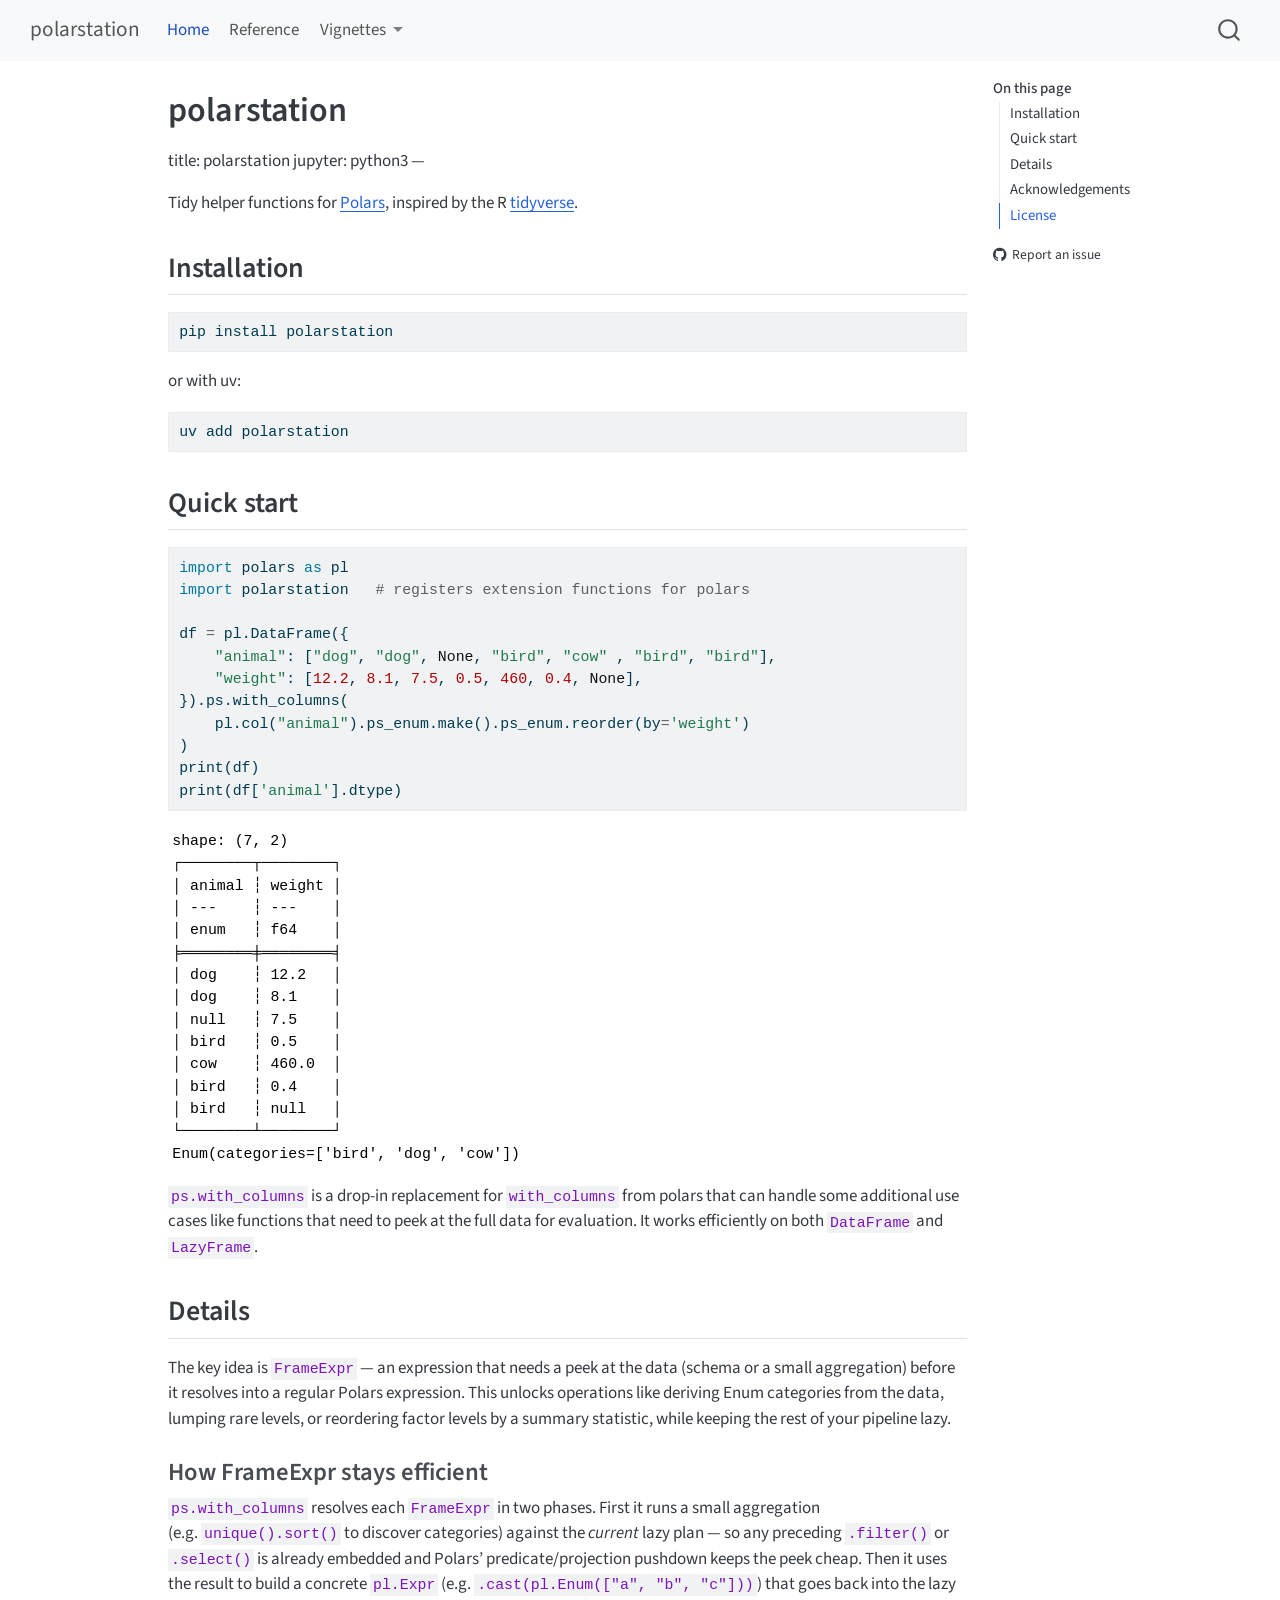
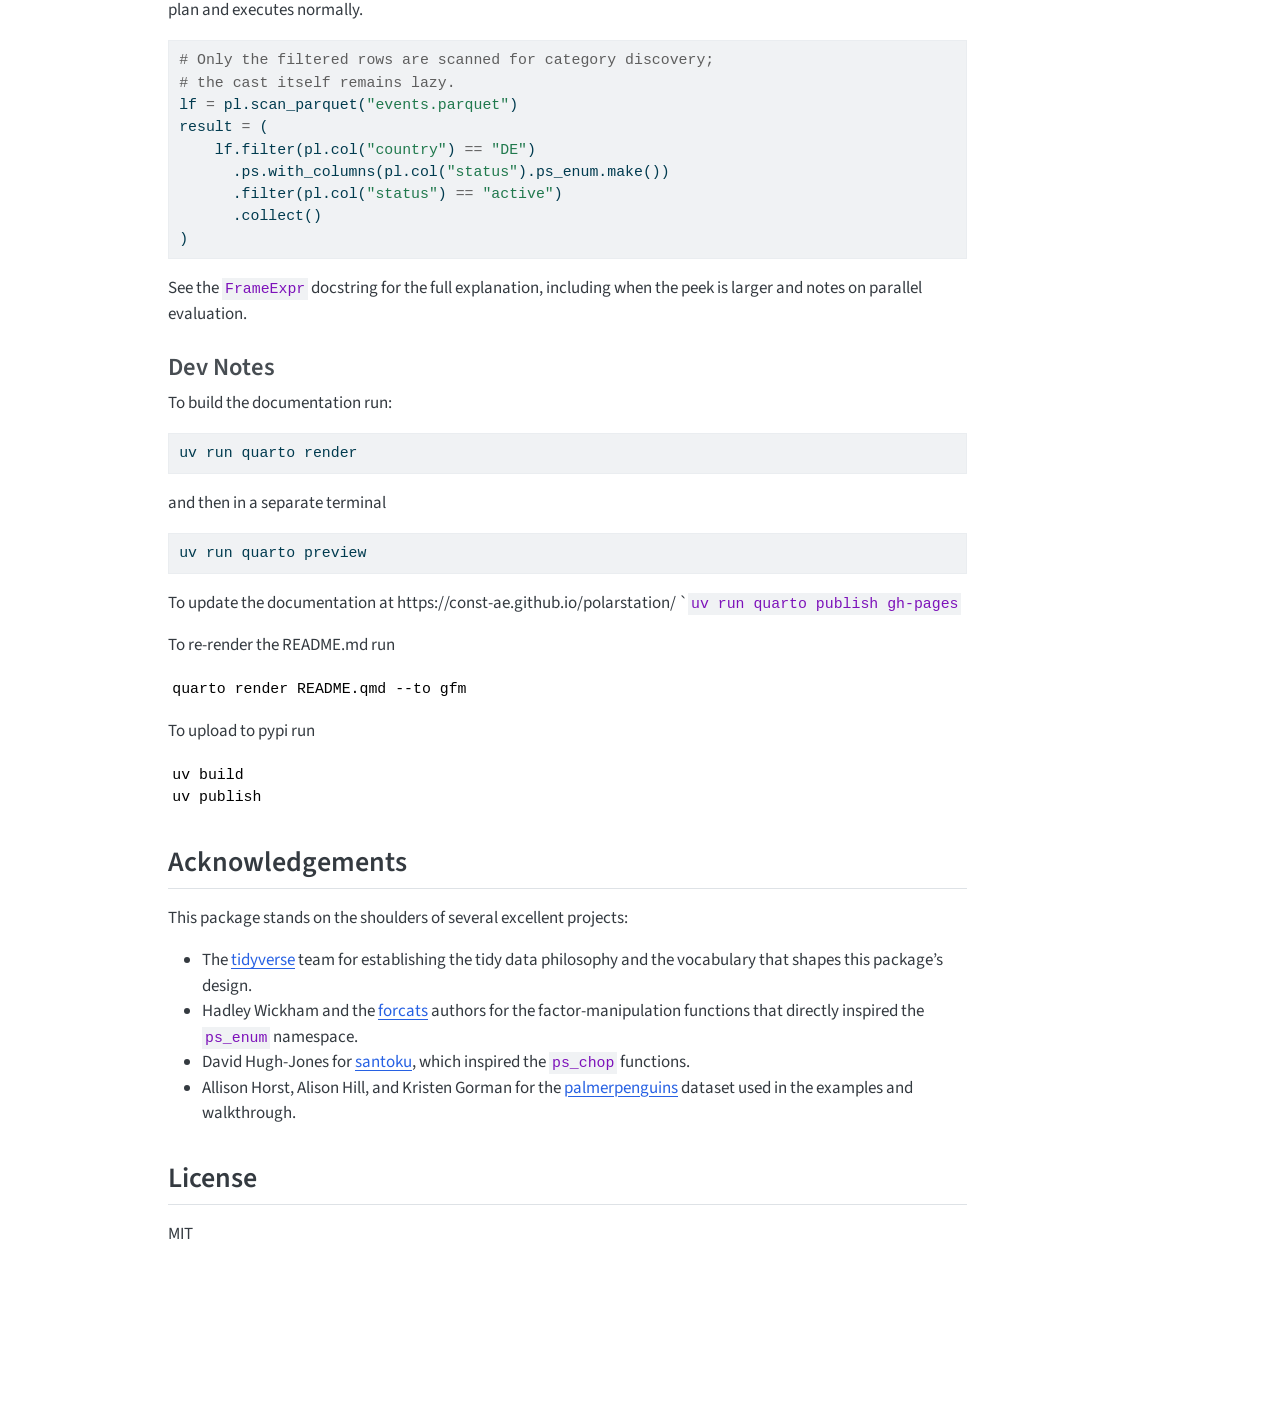
==== commit 2790be92: "Built site for gh-pages" ====
--- a/index.html
+++ b/index.html
@@ -210,7 +210,7 @@
 </section>
 <section id="quick-start" class="level2">
 <h2 class="anchored" data-anchor-id="quick-start">Quick start</h2>
-<div id="dad788a5" class="cell" data-execution_count="2">
+<div id="dd2c5156" class="cell" data-execution_count="2">
 <div class="code-copy-outer-scaffold"><div class="sourceCode cell-code" id="cb3"><pre class="sourceCode python code-with-copy"><code class="sourceCode python"><span id="cb3-1"><a href="#cb3-1" aria-hidden="true" tabindex="-1"></a><span class="im">import</span> polars <span class="im">as</span> pl</span>
 <span id="cb3-2"><a href="#cb3-2" aria-hidden="true" tabindex="-1"></a><span class="im">import</span> polarstation   <span class="co"># registers extension functions for polars</span></span>
 <span id="cb3-3"><a href="#cb3-3" aria-hidden="true" tabindex="-1"></a></span>
@@ -265,6 +265,7 @@
 <div class="code-copy-outer-scaffold"><div class="sourceCode" id="cb6"><pre class="sourceCode bash code-with-copy"><code class="sourceCode bash"><span id="cb6-1"><a href="#cb6-1" aria-hidden="true" tabindex="-1"></a><span class="ex">uv</span> run quarto render</span></code></pre></div><button title="Copy to Clipboard" class="code-copy-button"><i class="bi"></i></button></div>
 <p>and then in a separate terminal</p>
 <div class="code-copy-outer-scaffold"><div class="sourceCode" id="cb7"><pre class="sourceCode bash code-with-copy"><code class="sourceCode bash"><span id="cb7-1"><a href="#cb7-1" aria-hidden="true" tabindex="-1"></a><span class="ex">uv</span> run quarto preview</span></code></pre></div><button title="Copy to Clipboard" class="code-copy-button"><i class="bi"></i></button></div>
+<p>To update the documentation at https://const-ae.github.io/polarstation/ `<code>uv run quarto publish gh-pages</code></p>
 <p>To re-render the README.md run</p>
 <pre><code>quarto render README.qmd --to gfm</code></pre>
 <p>To upload to pypi run</p>
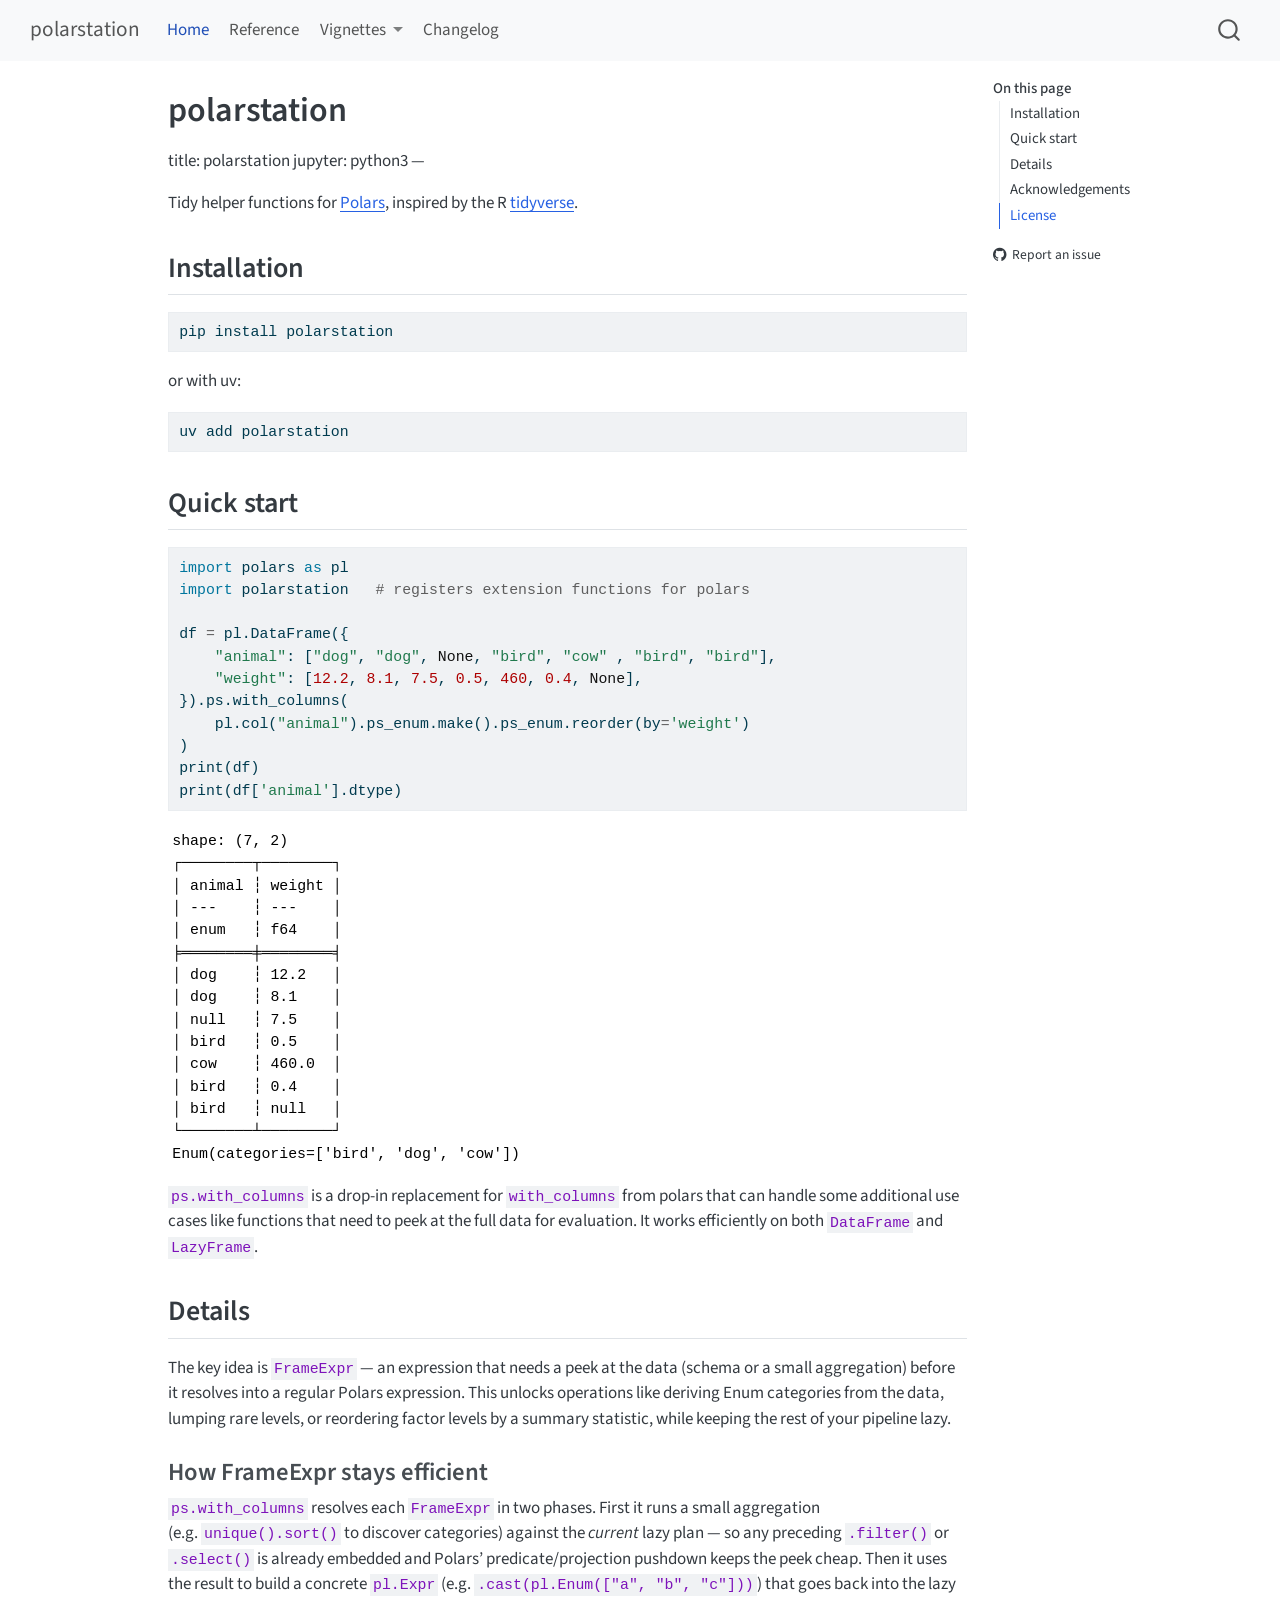
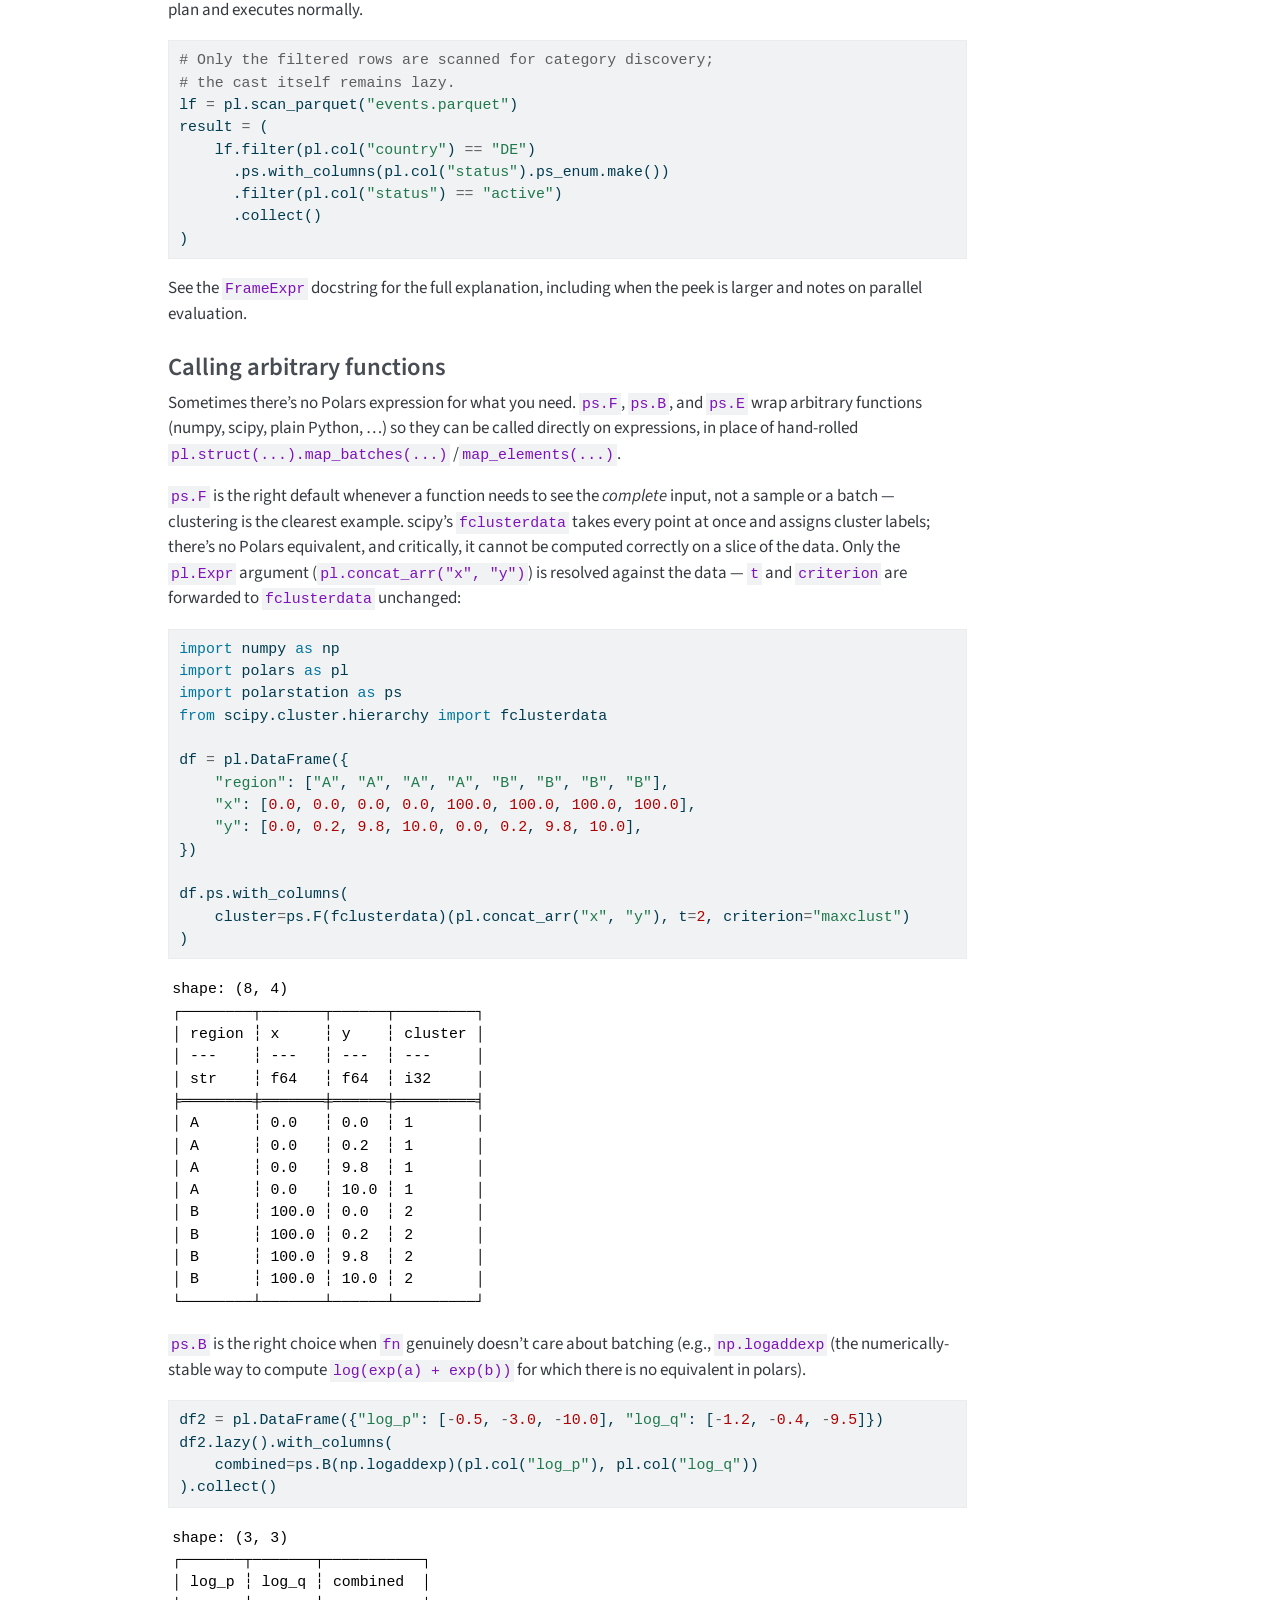
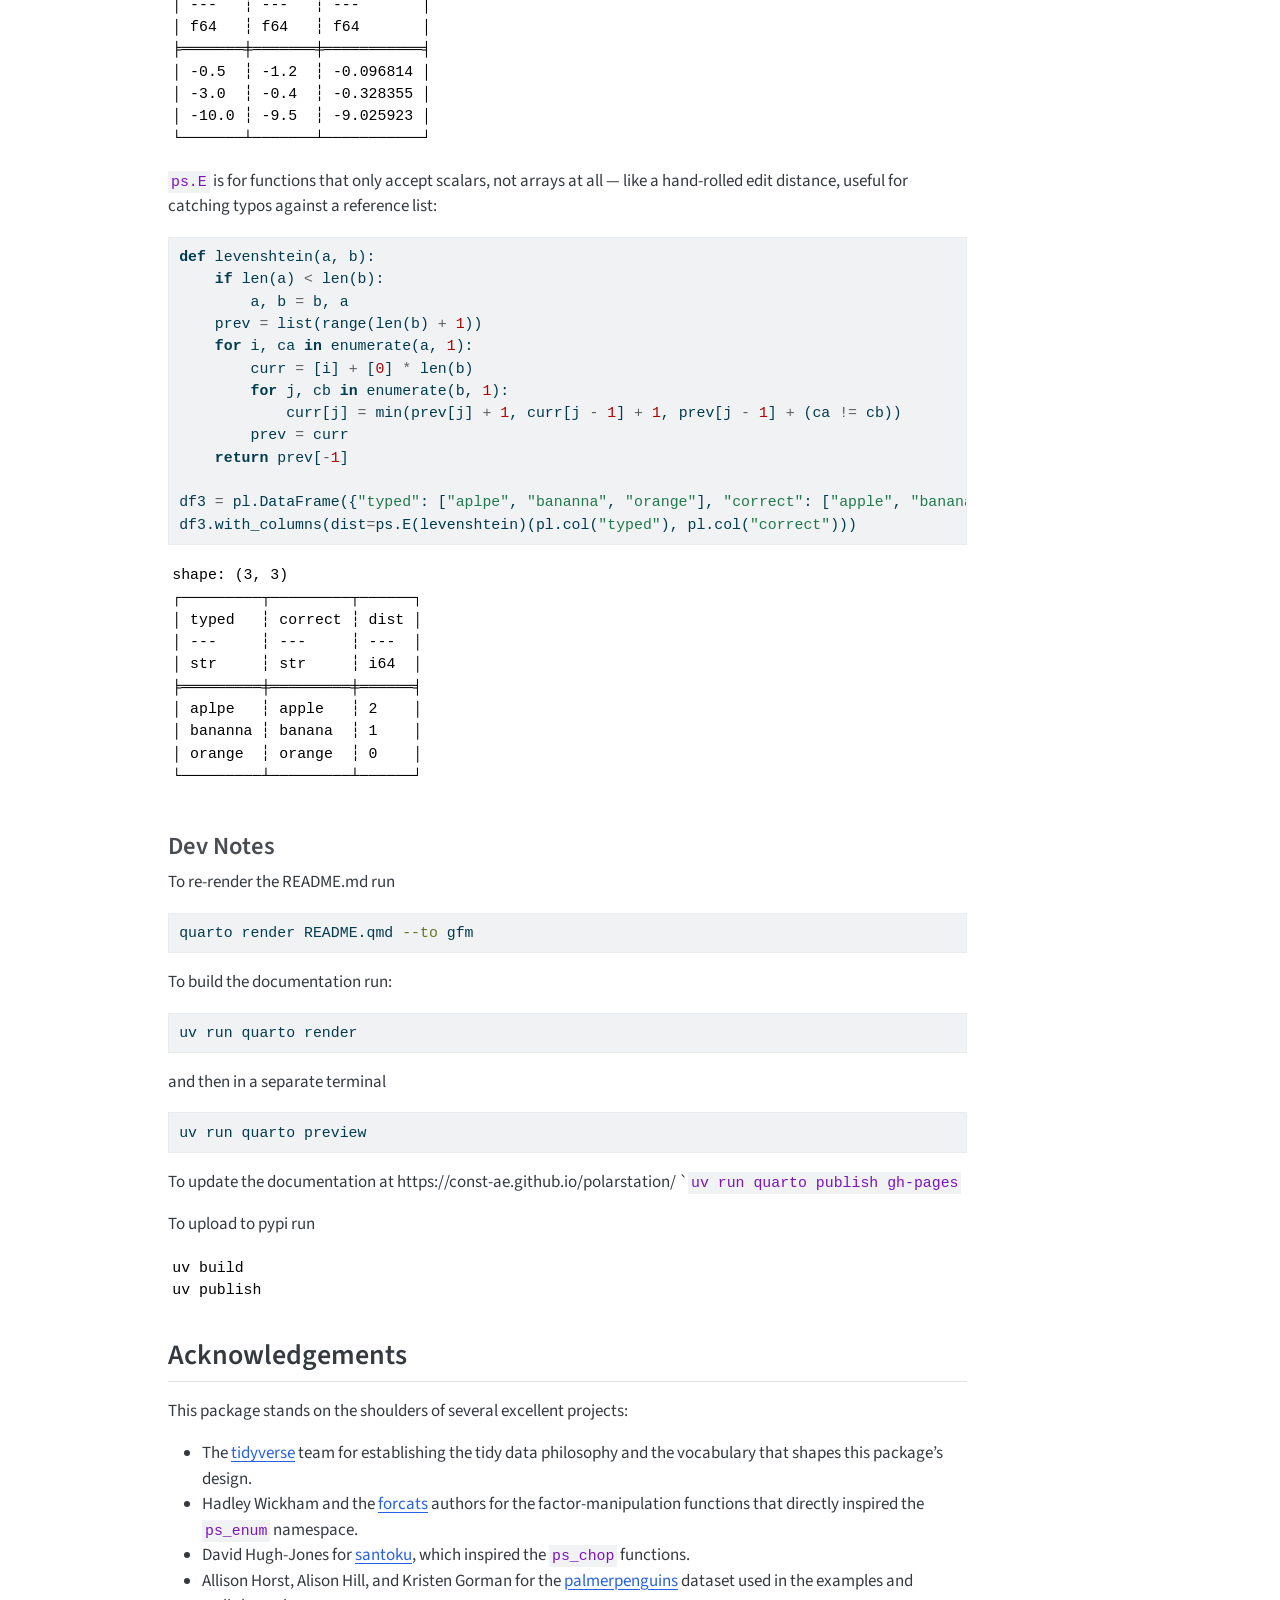
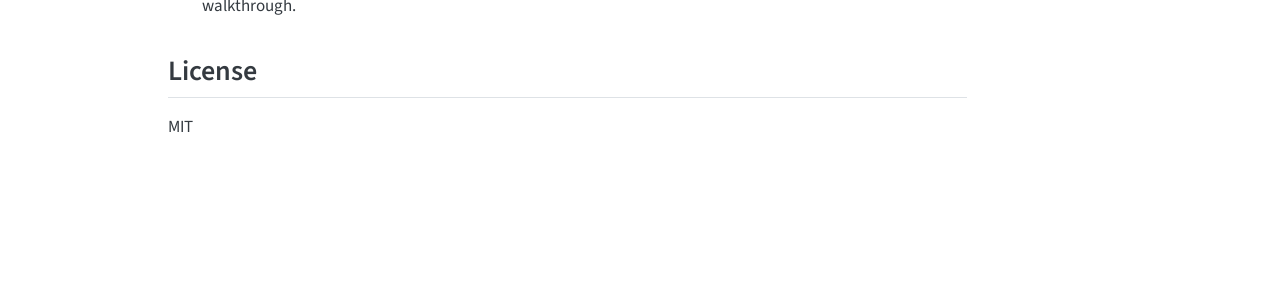
==== commit 016b2605: "Built site for gh-pages" ====
--- a/index.html
+++ b/index.html
@@ -148,6 +148,10 @@
   </li>  
     </ul>
   </li>
+  <li class="nav-item">
+    <a class="nav-link" href="./news.html"> 
+<span class="menu-text">Changelog</span></a>
+  </li>  
 </ul>
           </div> <!-- /navcollapse -->
             <div class="quarto-navbar-tools">
@@ -169,6 +173,7 @@
   <li><a href="#details" id="toc-details" class="nav-link" data-scroll-target="#details">Details</a>
   <ul class="collapse">
   <li><a href="#how-frameexpr-stays-efficient" id="toc-how-frameexpr-stays-efficient" class="nav-link" data-scroll-target="#how-frameexpr-stays-efficient">How FrameExpr stays efficient</a></li>
+  <li><a href="#calling-arbitrary-functions" id="toc-calling-arbitrary-functions" class="nav-link" data-scroll-target="#calling-arbitrary-functions">Calling arbitrary functions</a></li>
   <li><a href="#dev-notes" id="toc-dev-notes" class="nav-link" data-scroll-target="#dev-notes">Dev Notes</a></li>
   </ul></li>
   <li><a href="#acknowledgements" id="toc-acknowledgements" class="nav-link" data-scroll-target="#acknowledgements">Acknowledgements</a></li>
@@ -210,7 +215,7 @@
 </section>
 <section id="quick-start" class="level2">
 <h2 class="anchored" data-anchor-id="quick-start">Quick start</h2>
-<div id="dd2c5156" class="cell" data-execution_count="2">
+<div id="ba42abe1" class="cell" data-execution_count="2">
 <div class="code-copy-outer-scaffold"><div class="sourceCode cell-code" id="cb3"><pre class="sourceCode python code-with-copy"><code class="sourceCode python"><span id="cb3-1"><a href="#cb3-1" aria-hidden="true" tabindex="-1"></a><span class="im">import</span> polars <span class="im">as</span> pl</span>
 <span id="cb3-2"><a href="#cb3-2" aria-hidden="true" tabindex="-1"></a><span class="im">import</span> polarstation   <span class="co"># registers extension functions for polars</span></span>
 <span id="cb3-3"><a href="#cb3-3" aria-hidden="true" tabindex="-1"></a></span>
@@ -259,15 +264,100 @@
 <span id="cb5-9"><a href="#cb5-9" aria-hidden="true" tabindex="-1"></a>)</span></code></pre></div><button title="Copy to Clipboard" class="code-copy-button"><i class="bi"></i></button></div>
 <p>See the <code>FrameExpr</code> docstring for the full explanation, including when the peek is larger and notes on parallel evaluation.</p>
 </section>
+<section id="calling-arbitrary-functions" class="level3">
+<h3 class="anchored" data-anchor-id="calling-arbitrary-functions">Calling arbitrary functions</h3>
+<p>Sometimes there’s no Polars expression for what you need. <code>ps.F</code>, <code>ps.B</code>, and <code>ps.E</code> wrap arbitrary functions (numpy, scipy, plain Python, …) so they can be called directly on expressions, in place of hand-rolled <code>pl.struct(...).map_batches(...)</code> /<code>map_elements(...)</code>.</p>
+<p><strong><code>ps.F</code></strong> is the right default whenever a function needs to see the <em>complete</em> input, not a sample or a batch — clustering is the clearest example. scipy’s <code>fclusterdata</code> takes every point at once and assigns cluster labels; there’s no Polars equivalent, and critically, it cannot be computed correctly on a slice of the data. Only the <code>pl.Expr</code> argument (<code>pl.concat_arr("x", "y")</code>) is resolved against the data — <code>t</code> and <code>criterion</code> are forwarded to <code>fclusterdata</code> unchanged:</p>
+<div id="00766d4f" class="cell" data-execution_count="3">
+<div class="code-copy-outer-scaffold"><div class="sourceCode cell-code" id="cb6"><pre class="sourceCode python code-with-copy"><code class="sourceCode python"><span id="cb6-1"><a href="#cb6-1" aria-hidden="true" tabindex="-1"></a><span class="im">import</span> numpy <span class="im">as</span> np</span>
+<span id="cb6-2"><a href="#cb6-2" aria-hidden="true" tabindex="-1"></a><span class="im">import</span> polars <span class="im">as</span> pl</span>
+<span id="cb6-3"><a href="#cb6-3" aria-hidden="true" tabindex="-1"></a><span class="im">import</span> polarstation <span class="im">as</span> ps</span>
+<span id="cb6-4"><a href="#cb6-4" aria-hidden="true" tabindex="-1"></a><span class="im">from</span> scipy.cluster.hierarchy <span class="im">import</span> fclusterdata</span>
+<span id="cb6-5"><a href="#cb6-5" aria-hidden="true" tabindex="-1"></a></span>
+<span id="cb6-6"><a href="#cb6-6" aria-hidden="true" tabindex="-1"></a>df <span class="op">=</span> pl.DataFrame({</span>
+<span id="cb6-7"><a href="#cb6-7" aria-hidden="true" tabindex="-1"></a>    <span class="st">"region"</span>: [<span class="st">"A"</span>, <span class="st">"A"</span>, <span class="st">"A"</span>, <span class="st">"A"</span>, <span class="st">"B"</span>, <span class="st">"B"</span>, <span class="st">"B"</span>, <span class="st">"B"</span>],</span>
+<span id="cb6-8"><a href="#cb6-8" aria-hidden="true" tabindex="-1"></a>    <span class="st">"x"</span>: [<span class="fl">0.0</span>, <span class="fl">0.0</span>, <span class="fl">0.0</span>, <span class="fl">0.0</span>, <span class="fl">100.0</span>, <span class="fl">100.0</span>, <span class="fl">100.0</span>, <span class="fl">100.0</span>],</span>
+<span id="cb6-9"><a href="#cb6-9" aria-hidden="true" tabindex="-1"></a>    <span class="st">"y"</span>: [<span class="fl">0.0</span>, <span class="fl">0.2</span>, <span class="fl">9.8</span>, <span class="fl">10.0</span>, <span class="fl">0.0</span>, <span class="fl">0.2</span>, <span class="fl">9.8</span>, <span class="fl">10.0</span>],</span>
+<span id="cb6-10"><a href="#cb6-10" aria-hidden="true" tabindex="-1"></a>})</span>
+<span id="cb6-11"><a href="#cb6-11" aria-hidden="true" tabindex="-1"></a></span>
+<span id="cb6-12"><a href="#cb6-12" aria-hidden="true" tabindex="-1"></a>df.ps.with_columns(</span>
+<span id="cb6-13"><a href="#cb6-13" aria-hidden="true" tabindex="-1"></a>    cluster<span class="op">=</span>ps.F(fclusterdata)(pl.concat_arr(<span class="st">"x"</span>, <span class="st">"y"</span>), t<span class="op">=</span><span class="dv">2</span>, criterion<span class="op">=</span><span class="st">"maxclust"</span>)</span>
+<span id="cb6-14"><a href="#cb6-14" aria-hidden="true" tabindex="-1"></a>)</span></code></pre></div><button title="Copy to Clipboard" class="code-copy-button"><i class="bi"></i></button></div>
+<div class="cell-output cell-output-display" data-execution_count="3">
+<pre><code>shape: (8, 4)
+┌────────┬───────┬──────┬─────────┐
+│ region ┆ x     ┆ y    ┆ cluster │
+│ ---    ┆ ---   ┆ ---  ┆ ---     │
+│ str    ┆ f64   ┆ f64  ┆ i32     │
+╞════════╪═══════╪══════╪═════════╡
+│ A      ┆ 0.0   ┆ 0.0  ┆ 1       │
+│ A      ┆ 0.0   ┆ 0.2  ┆ 1       │
+│ A      ┆ 0.0   ┆ 9.8  ┆ 1       │
+│ A      ┆ 0.0   ┆ 10.0 ┆ 1       │
+│ B      ┆ 100.0 ┆ 0.0  ┆ 2       │
+│ B      ┆ 100.0 ┆ 0.2  ┆ 2       │
+│ B      ┆ 100.0 ┆ 9.8  ┆ 2       │
+│ B      ┆ 100.0 ┆ 10.0 ┆ 2       │
+└────────┴───────┴──────┴─────────┘</code></pre>
+</div>
+</div>
+<p><strong><code>ps.B</code></strong> is the right choice when <code>fn</code> genuinely doesn’t care about batching (e.g., <code>np.logaddexp</code> (the numerically-stable way to compute <code>log(exp(a) + exp(b))</code> for which there is no equivalent in polars).</p>
+<div id="f3a8eab5" class="cell" data-execution_count="4">
+<div class="code-copy-outer-scaffold"><div class="sourceCode cell-code" id="cb8"><pre class="sourceCode python code-with-copy"><code class="sourceCode python"><span id="cb8-1"><a href="#cb8-1" aria-hidden="true" tabindex="-1"></a>df2 <span class="op">=</span> pl.DataFrame({<span class="st">"log_p"</span>: [<span class="op">-</span><span class="fl">0.5</span>, <span class="op">-</span><span class="fl">3.0</span>, <span class="op">-</span><span class="fl">10.0</span>], <span class="st">"log_q"</span>: [<span class="op">-</span><span class="fl">1.2</span>, <span class="op">-</span><span class="fl">0.4</span>, <span class="op">-</span><span class="fl">9.5</span>]})</span>
+<span id="cb8-2"><a href="#cb8-2" aria-hidden="true" tabindex="-1"></a>df2.lazy().with_columns(</span>
+<span id="cb8-3"><a href="#cb8-3" aria-hidden="true" tabindex="-1"></a>    combined<span class="op">=</span>ps.B(np.logaddexp)(pl.col(<span class="st">"log_p"</span>), pl.col(<span class="st">"log_q"</span>))</span>
+<span id="cb8-4"><a href="#cb8-4" aria-hidden="true" tabindex="-1"></a>).collect()</span></code></pre></div><button title="Copy to Clipboard" class="code-copy-button"><i class="bi"></i></button></div>
+<div class="cell-output cell-output-display" data-execution_count="4">
+<pre><code>shape: (3, 3)
+┌───────┬───────┬───────────┐
+│ log_p ┆ log_q ┆ combined  │
+│ ---   ┆ ---   ┆ ---       │
+│ f64   ┆ f64   ┆ f64       │
+╞═══════╪═══════╪═══════════╡
+│ -0.5  ┆ -1.2  ┆ -0.096814 │
+│ -3.0  ┆ -0.4  ┆ -0.328355 │
+│ -10.0 ┆ -9.5  ┆ -9.025923 │
+└───────┴───────┴───────────┘</code></pre>
+</div>
+</div>
+<p><strong><code>ps.E</code></strong> is for functions that only accept scalars, not arrays at all — like a hand-rolled edit distance, useful for catching typos against a reference list:</p>
+<div id="1188a79a" class="cell" data-execution_count="5">
+<div class="code-copy-outer-scaffold"><div class="sourceCode cell-code" id="cb10"><pre class="sourceCode python code-with-copy"><code class="sourceCode python"><span id="cb10-1"><a href="#cb10-1" aria-hidden="true" tabindex="-1"></a><span class="kw">def</span> levenshtein(a, b):</span>
+<span id="cb10-2"><a href="#cb10-2" aria-hidden="true" tabindex="-1"></a>    <span class="cf">if</span> <span class="bu">len</span>(a) <span class="op">&lt;</span> <span class="bu">len</span>(b):</span>
+<span id="cb10-3"><a href="#cb10-3" aria-hidden="true" tabindex="-1"></a>        a, b <span class="op">=</span> b, a</span>
+<span id="cb10-4"><a href="#cb10-4" aria-hidden="true" tabindex="-1"></a>    prev <span class="op">=</span> <span class="bu">list</span>(<span class="bu">range</span>(<span class="bu">len</span>(b) <span class="op">+</span> <span class="dv">1</span>))</span>
+<span id="cb10-5"><a href="#cb10-5" aria-hidden="true" tabindex="-1"></a>    <span class="cf">for</span> i, ca <span class="kw">in</span> <span class="bu">enumerate</span>(a, <span class="dv">1</span>):</span>
+<span id="cb10-6"><a href="#cb10-6" aria-hidden="true" tabindex="-1"></a>        curr <span class="op">=</span> [i] <span class="op">+</span> [<span class="dv">0</span>] <span class="op">*</span> <span class="bu">len</span>(b)</span>
+<span id="cb10-7"><a href="#cb10-7" aria-hidden="true" tabindex="-1"></a>        <span class="cf">for</span> j, cb <span class="kw">in</span> <span class="bu">enumerate</span>(b, <span class="dv">1</span>):</span>
+<span id="cb10-8"><a href="#cb10-8" aria-hidden="true" tabindex="-1"></a>            curr[j] <span class="op">=</span> <span class="bu">min</span>(prev[j] <span class="op">+</span> <span class="dv">1</span>, curr[j <span class="op">-</span> <span class="dv">1</span>] <span class="op">+</span> <span class="dv">1</span>, prev[j <span class="op">-</span> <span class="dv">1</span>] <span class="op">+</span> (ca <span class="op">!=</span> cb))</span>
+<span id="cb10-9"><a href="#cb10-9" aria-hidden="true" tabindex="-1"></a>        prev <span class="op">=</span> curr</span>
+<span id="cb10-10"><a href="#cb10-10" aria-hidden="true" tabindex="-1"></a>    <span class="cf">return</span> prev[<span class="op">-</span><span class="dv">1</span>]</span>
+<span id="cb10-11"><a href="#cb10-11" aria-hidden="true" tabindex="-1"></a></span>
+<span id="cb10-12"><a href="#cb10-12" aria-hidden="true" tabindex="-1"></a>df3 <span class="op">=</span> pl.DataFrame({<span class="st">"typed"</span>: [<span class="st">"aplpe"</span>, <span class="st">"bananna"</span>, <span class="st">"orange"</span>], <span class="st">"correct"</span>: [<span class="st">"apple"</span>, <span class="st">"banana"</span>, <span class="st">"orange"</span>]})</span>
+<span id="cb10-13"><a href="#cb10-13" aria-hidden="true" tabindex="-1"></a>df3.with_columns(dist<span class="op">=</span>ps.E(levenshtein)(pl.col(<span class="st">"typed"</span>), pl.col(<span class="st">"correct"</span>)))</span></code></pre></div><button title="Copy to Clipboard" class="code-copy-button"><i class="bi"></i></button></div>
+<div class="cell-output cell-output-display" data-execution_count="5">
+<pre><code>shape: (3, 3)
+┌─────────┬─────────┬──────┐
+│ typed   ┆ correct ┆ dist │
+│ ---     ┆ ---     ┆ ---  │
+│ str     ┆ str     ┆ i64  │
+╞═════════╪═════════╪══════╡
+│ aplpe   ┆ apple   ┆ 2    │
+│ bananna ┆ banana  ┆ 1    │
+│ orange  ┆ orange  ┆ 0    │
+└─────────┴─────────┴──────┘</code></pre>
+</div>
+</div>
+</section>
 <section id="dev-notes" class="level3">
 <h3 class="anchored" data-anchor-id="dev-notes">Dev Notes</h3>
+<p>To re-render the README.md run</p>
+<div class="code-copy-outer-scaffold"><div class="sourceCode" id="cb12"><pre class="sourceCode bash code-with-copy"><code class="sourceCode bash"><span id="cb12-1"><a href="#cb12-1" aria-hidden="true" tabindex="-1"></a><span class="ex">quarto</span> render README.qmd <span class="at">--to</span> gfm</span></code></pre></div><button title="Copy to Clipboard" class="code-copy-button"><i class="bi"></i></button></div>
 <p>To build the documentation run:</p>
-<div class="code-copy-outer-scaffold"><div class="sourceCode" id="cb6"><pre class="sourceCode bash code-with-copy"><code class="sourceCode bash"><span id="cb6-1"><a href="#cb6-1" aria-hidden="true" tabindex="-1"></a><span class="ex">uv</span> run quarto render</span></code></pre></div><button title="Copy to Clipboard" class="code-copy-button"><i class="bi"></i></button></div>
+<div class="code-copy-outer-scaffold"><div class="sourceCode" id="cb13"><pre class="sourceCode bash code-with-copy"><code class="sourceCode bash"><span id="cb13-1"><a href="#cb13-1" aria-hidden="true" tabindex="-1"></a><span class="ex">uv</span> run quarto render</span></code></pre></div><button title="Copy to Clipboard" class="code-copy-button"><i class="bi"></i></button></div>
 <p>and then in a separate terminal</p>
-<div class="code-copy-outer-scaffold"><div class="sourceCode" id="cb7"><pre class="sourceCode bash code-with-copy"><code class="sourceCode bash"><span id="cb7-1"><a href="#cb7-1" aria-hidden="true" tabindex="-1"></a><span class="ex">uv</span> run quarto preview</span></code></pre></div><button title="Copy to Clipboard" class="code-copy-button"><i class="bi"></i></button></div>
+<div class="code-copy-outer-scaffold"><div class="sourceCode" id="cb14"><pre class="sourceCode bash code-with-copy"><code class="sourceCode bash"><span id="cb14-1"><a href="#cb14-1" aria-hidden="true" tabindex="-1"></a><span class="ex">uv</span> run quarto preview</span></code></pre></div><button title="Copy to Clipboard" class="code-copy-button"><i class="bi"></i></button></div>
 <p>To update the documentation at https://const-ae.github.io/polarstation/ `<code>uv run quarto publish gh-pages</code></p>
-<p>To re-render the README.md run</p>
-<pre><code>quarto render README.qmd --to gfm</code></pre>
 <p>To upload to pypi run</p>
 <pre><code>uv build
 uv publish</code></pre>
